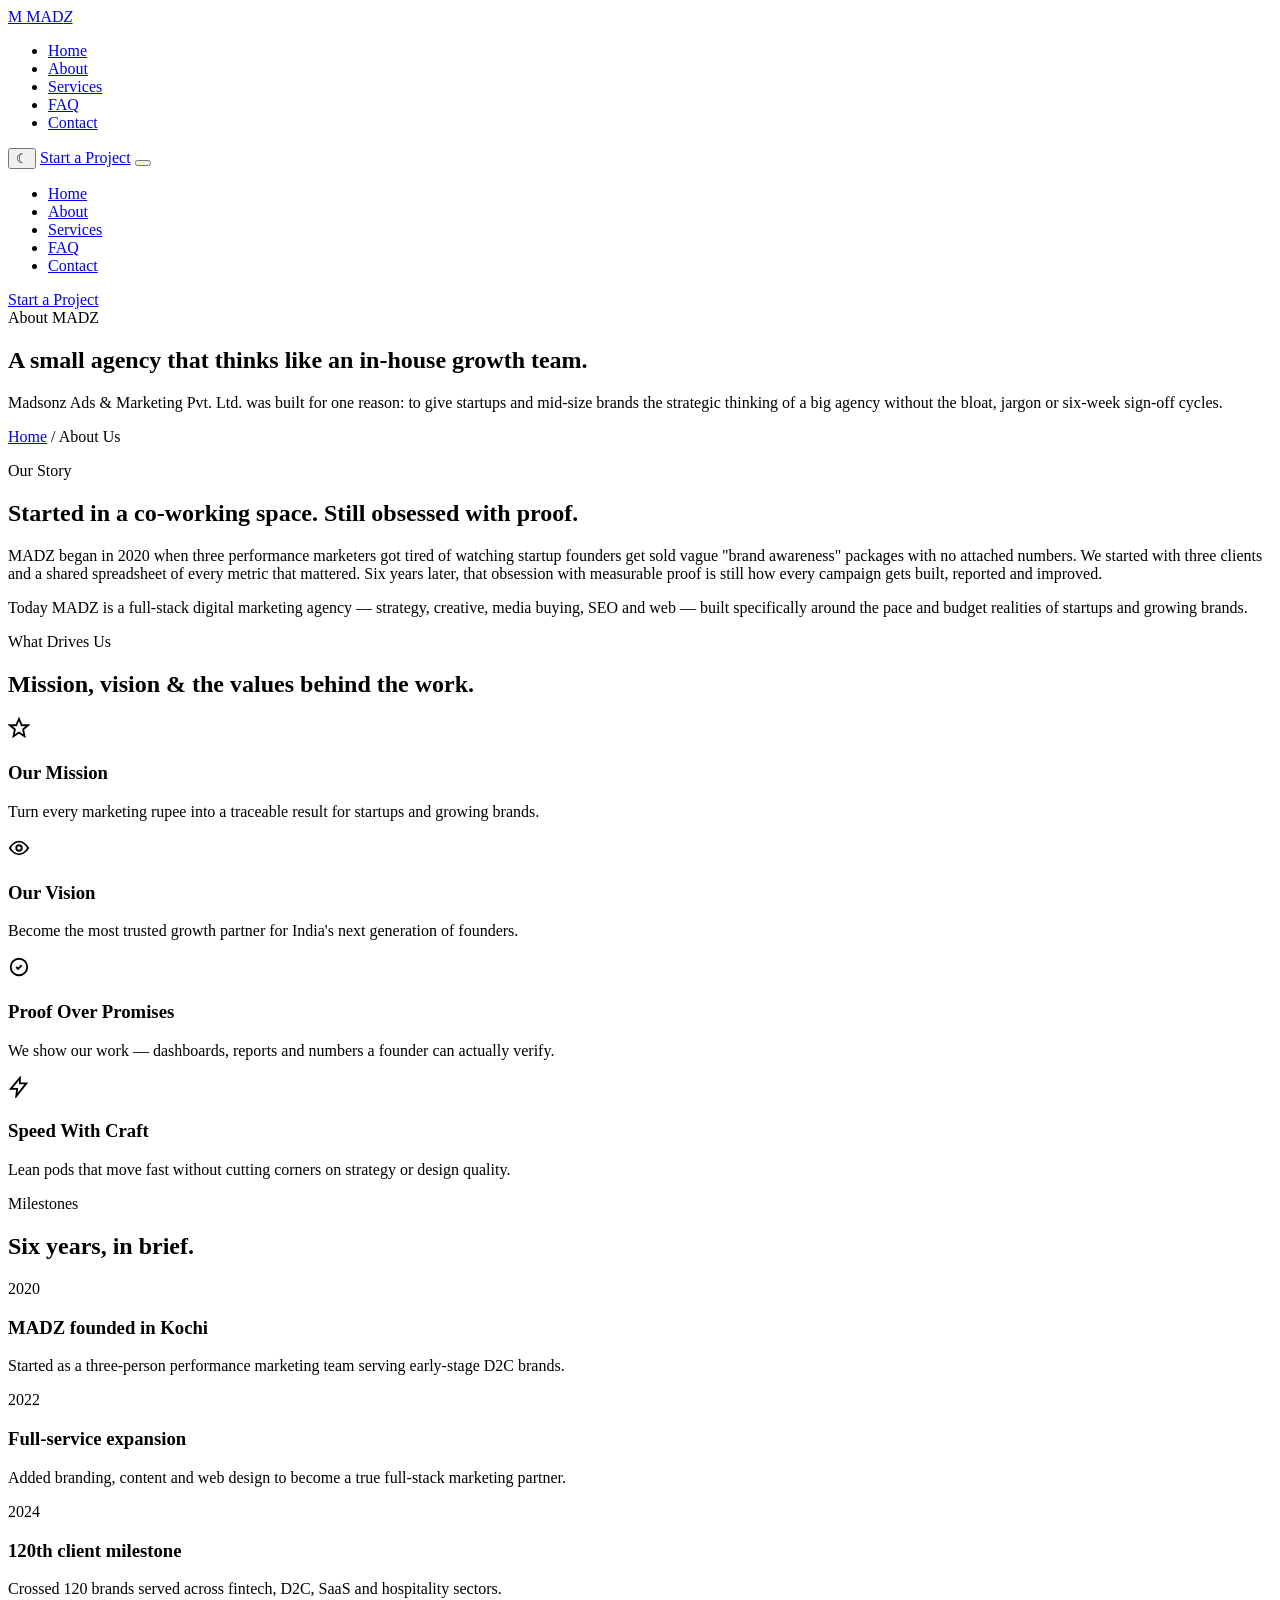
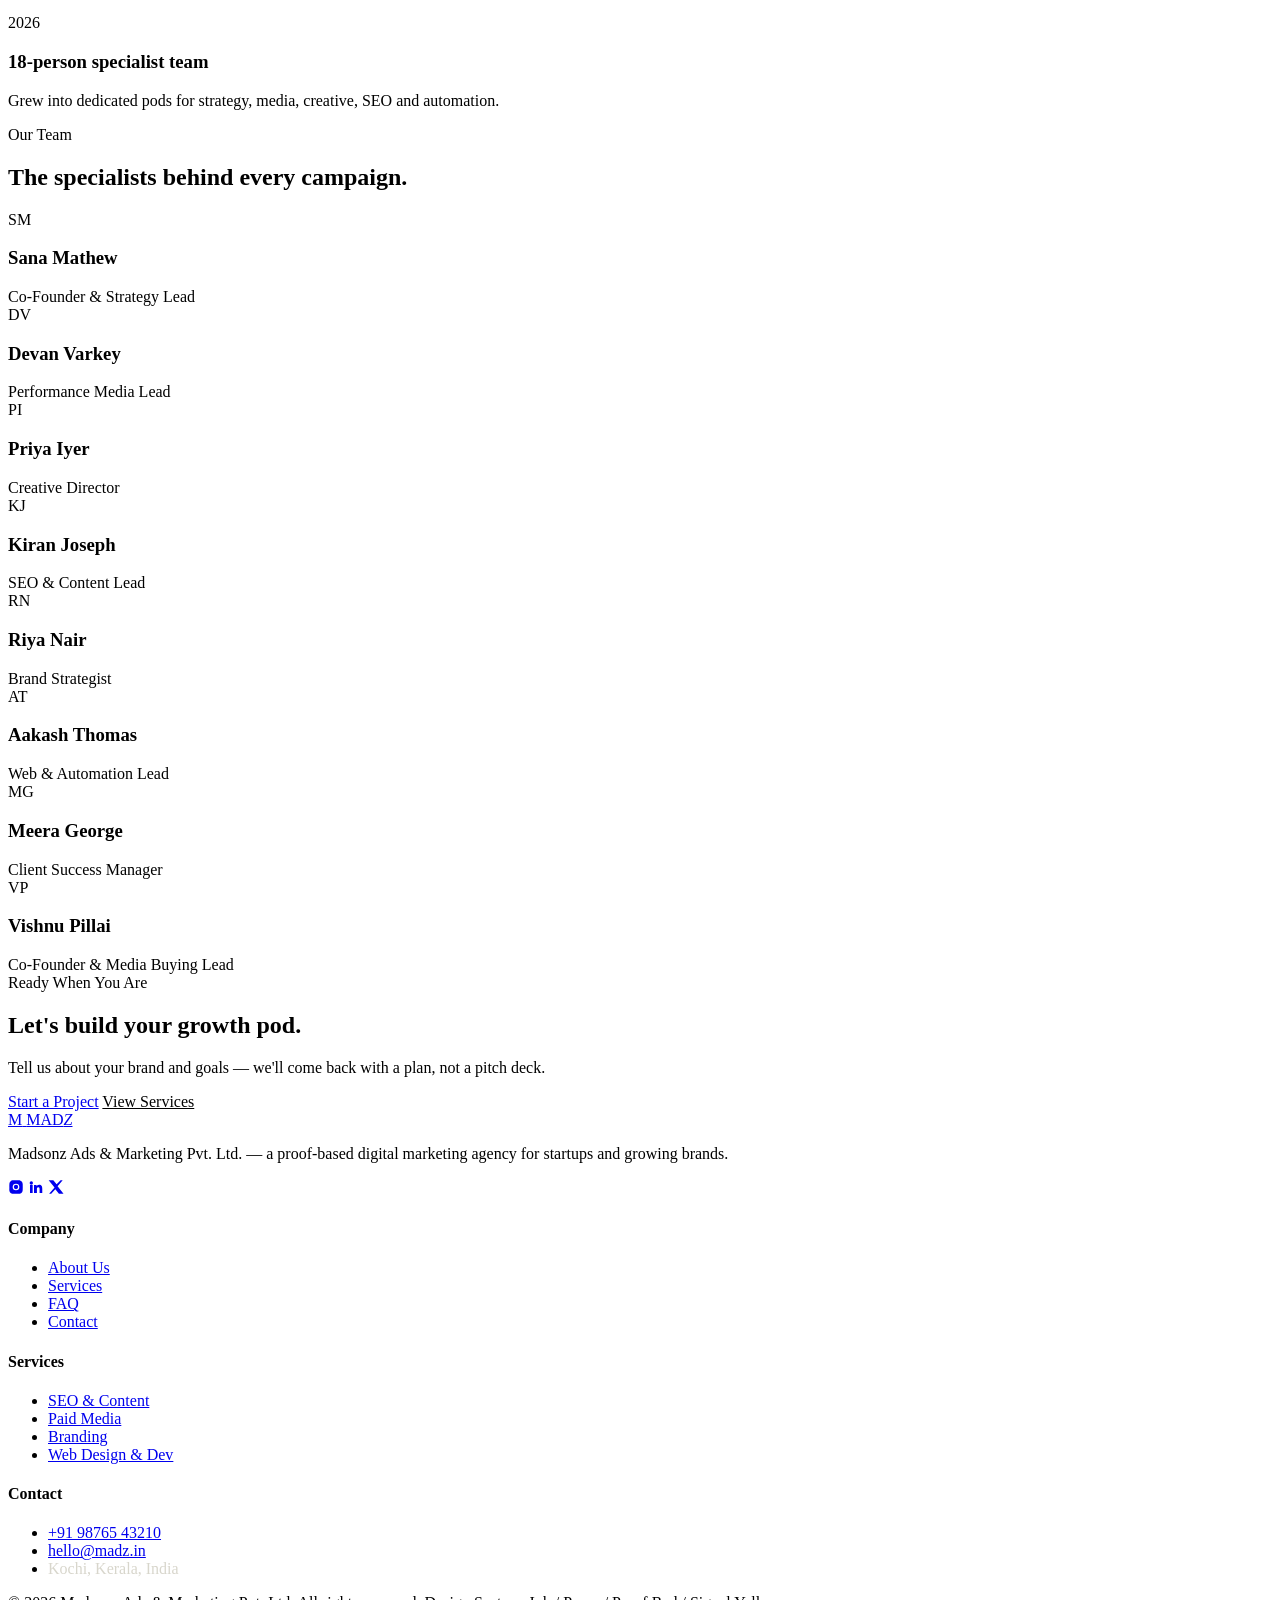
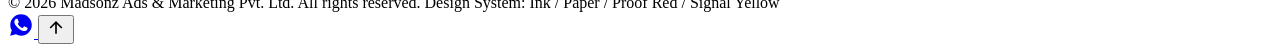
==== about.html @ 85357f44 "INTERNAL COMMIT CHANGES" ====
<!DOCTYPE html>
<html lang="en">
<head>
<meta charset="UTF-8">
<meta name="viewport" content="width=device-width, initial-scale=1.0">

<!-- ============================================================
     SEO — ABOUT PAGE
     Focus Keyword: about MADZ digital marketing agency
     Secondary Keywords: marketing agency team, agency mission, marketing agency Kochi
     ============================================================ -->
<title>About MADZ | Our Story, Mission & Team | Madsonz Ads & Marketing</title>
<meta name="description" content="Meet MADZ — Madsonz Ads & Marketing Pvt. Ltd. Learn our story, mission, values and the specialist team behind proof-based marketing for startups and growing brands.">
<meta name="keywords" content="about MADZ, digital marketing agency team, marketing agency mission, Madsonz Ads and Marketing story">
<meta name="author" content="Madsonz Ads & Marketing Pvt. Ltd.">
<link rel="canonical" href="https://www.madz.in/about.html">
<meta name="robots" content="index, follow">

<meta property="og:type" content="website">
<meta property="og:title" content="About MADZ | Our Story, Mission & Team">
<meta property="og:description" content="The story, mission, values and team behind MADZ — a proof-based digital marketing agency for startups and growing brands.">
<meta property="og:url" content="https://www.madz.in/about.html">
<meta property="og:site_name" content="MADZ">
<meta name="twitter:card" content="summary_large_image">

<link rel="icon" type="image/svg+xml" href="data:image/svg+xml,%3Csvg xmlns='http://www.w3.org/2000/svg' viewBox='0 0 100 100'%3E%3Crect width='100' height='100' rx='20' fill='%230E0E10'/%3E%3Ctext x='50' y='68' font-size='58' text-anchor='middle' fill='%23F5B942' font-family='Georgia' font-weight='900'%3EM%3C/text%3E%3C/svg%3E">

<link rel="preconnect" href="https://fonts.googleapis.com">
<link rel="preconnect" href="https://fonts.gstatic.com" crossorigin>
<link href="https://fonts.googleapis.com/css2?family=Big+Shoulders+Display:wght@900&family=IBM+Plex+Mono:wght@400;500;700&family=IBM+Plex+Sans:wght@400;500;600;700&display=swap" rel="stylesheet">
<link rel="stylesheet" href="css/style.css">
</head>
<body>

<header class="site-header">
  <nav class="nav" aria-label="Primary">
    <a href="index.html" class="brand" aria-label="MADZ home">
      <span class="mark" aria-hidden="true">M</span>
      <span class="full">MAD<em>Z</em></span>
    </a>
    <ul class="nav-links">
      <li><a href="index.html">Home</a></li>
      <li><a href="about.html" aria-current="page">About</a></li>
      <li><a href="services.html">Services</a></li>
      <li><a href="faq.html">FAQ</a></li>
      <li><a href="contact.html">Contact</a></li>
    </ul>
    <div class="nav-actions">
      <button class="theme-toggle" data-theme-toggle aria-pressed="false" aria-label="Toggle dark mode">
        <span class="dot" aria-hidden="true">☾</span>
      </button>
      <a href="contact.html" class="btn btn-dark">Start a Project</a>
      <button class="nav-toggle" data-nav-toggle aria-label="Open menu" aria-expanded="false"><span></span></button>
    </div>
  </nav>
  <div class="mobile-panel" data-mobile-panel>
    <ul class="nav-links">
      <li><a href="index.html">Home</a></li>
      <li><a href="about.html">About</a></li>
      <li><a href="services.html">Services</a></li>
      <li><a href="faq.html">FAQ</a></li>
      <li><a href="contact.html">Contact</a></li>
    </ul>
    <a href="contact.html" class="btn btn-primary btn-block">Start a Project</a>
  </div>
</header>

<main id="main">

  <!-- PAGE HERO -->
  <section class="page-hero container">
    <span class="eyebrow">About MADZ</span>
    <h1 class="reveal">A small agency that thinks like an in-house growth team.</h1>
    <p class="section-lede reveal">Madsonz Ads &amp; Marketing Pvt. Ltd. was built for one reason: to give startups and mid-size brands the strategic thinking of a big agency without the bloat, jargon or six-week sign-off cycles.</p>
    <p class="breadcrumb"><a href="index.html">Home</a> / About Us</p>
  </section>

  <!-- STORY -->
  <section class="section container">
    <div class="about-grid">
      <div class="reveal">
        <span class="eyebrow">Our Story</span>
        <h2>Started in a co-working space. Still obsessed with proof.</h2>
      </div>
      <div class="reveal">
        <p class="section-lede" style="max-width:none;">MADZ began in 2020 when three performance marketers got tired of watching startup founders get sold vague "brand awareness" packages with no attached numbers. We started with three clients and a shared spreadsheet of every metric that mattered. Six years later, that obsession with measurable proof is still how every campaign gets built, reported and improved.</p>
        <p class="section-lede" style="max-width:none;margin-top:16px;">Today MADZ is a full-stack digital marketing agency &mdash; strategy, creative, media buying, SEO and web &mdash; built specifically around the pace and budget realities of startups and growing brands.</p>
      </div>
    </div>
  </section>

  <!-- MISSION / VISION / VALUES -->
  <section class="section section-alt">
    <div class="container">
      <div class="section-head center reveal">
        <span class="eyebrow">What Drives Us</span>
        <h2>Mission, vision &amp; the values behind the work.</h2>
      </div>
      <div class="value-grid reveal">
        <div class="feature-card">
          <div class="icon-box" aria-hidden="true"><svg width="22" height="22" viewBox="0 0 24 24" fill="none" stroke="currentColor" stroke-width="2"><path d="M12 2l3 7h7l-5.5 4.5L18 21l-6-4-6 4 1.5-7.5L2 9h7z"/></svg></div>
          <h3>Our Mission</h3>
          <p>Turn every marketing rupee into a traceable result for startups and growing brands.</p>
        </div>
        <div class="feature-card">
          <div class="icon-box" aria-hidden="true"><svg width="22" height="22" viewBox="0 0 24 24" fill="none" stroke="currentColor" stroke-width="2"><circle cx="12" cy="12" r="3"/><path d="M2 12s4-7 10-7 10 7 10 7-4 7-10 7-10-7-10-7z"/></svg></div>
          <h3>Our Vision</h3>
          <p>Become the most trusted growth partner for India's next generation of founders.</p>
        </div>
        <div class="feature-card">
          <div class="icon-box" aria-hidden="true"><svg width="22" height="22" viewBox="0 0 24 24" fill="none" stroke="currentColor" stroke-width="2"><path d="M9 12l2 2 4-4"/><circle cx="12" cy="12" r="9"/></svg></div>
          <h3>Proof Over Promises</h3>
          <p>We show our work — dashboards, reports and numbers a founder can actually verify.</p>
        </div>
        <div class="feature-card">
          <div class="icon-box" aria-hidden="true"><svg width="22" height="22" viewBox="0 0 24 24" fill="none" stroke="currentColor" stroke-width="2"><path d="M13 2 3 14h7l-1 8 11-14h-7z"/></svg></div>
          <h3>Speed With Craft</h3>
          <p>Lean pods that move fast without cutting corners on strategy or design quality.</p>
        </div>
      </div>
    </div>
  </section>

  <!-- MILESTONES -->
  <section class="section container">
    <div class="section-head reveal">
      <span class="eyebrow">Milestones</span>
      <h2>Six years, in brief.</h2>
    </div>
    <div class="milestones reveal">
      <div class="milestone">
        <span class="year mono">2020</span>
        <h3>MADZ founded in Kochi</h3>
        <p>Started as a three-person performance marketing team serving early-stage D2C brands.</p>
      </div>
      <div class="milestone">
        <span class="year mono">2022</span>
        <h3>Full-service expansion</h3>
        <p>Added branding, content and web design to become a true full-stack marketing partner.</p>
      </div>
      <div class="milestone">
        <span class="year mono">2024</span>
        <h3>120th client milestone</h3>
        <p>Crossed 120 brands served across fintech, D2C, SaaS and hospitality sectors.</p>
      </div>
      <div class="milestone">
        <span class="year mono">2026</span>
        <h3>18-person specialist team</h3>
        <p>Grew into dedicated pods for strategy, media, creative, SEO and automation.</p>
      </div>
    </div>
  </section>

  <!-- TEAM (full) -->
  <section class="section section-alt" id="team">
    <div class="container">
      <div class="section-head center reveal">
        <span class="eyebrow">Our Team</span>
        <h2>The specialists behind every campaign.</h2>
      </div>
      <div class="team-grid reveal">
        <div class="team-card">
          <div class="team-photo"><span aria-hidden="true">SM</span></div>
          <h3>Sana Mathew</h3>
          <div class="role">Co-Founder &amp; Strategy Lead</div>
        </div>
        <div class="team-card">
          <div class="team-photo"><span aria-hidden="true">DV</span></div>
          <h3>Devan Varkey</h3>
          <div class="role">Performance Media Lead</div>
        </div>
        <div class="team-card">
          <div class="team-photo"><span aria-hidden="true">PI</span></div>
          <h3>Priya Iyer</h3>
          <div class="role">Creative Director</div>
        </div>
        <div class="team-card">
          <div class="team-photo"><span aria-hidden="true">KJ</span></div>
          <h3>Kiran Joseph</h3>
          <div class="role">SEO &amp; Content Lead</div>
        </div>
        <div class="team-card">
          <div class="team-photo"><span aria-hidden="true">RN</span></div>
          <h3>Riya Nair</h3>
          <div class="role">Brand Strategist</div>
        </div>
        <div class="team-card">
          <div class="team-photo"><span aria-hidden="true">AT</span></div>
          <h3>Aakash Thomas</h3>
          <div class="role">Web &amp; Automation Lead</div>
        </div>
        <div class="team-card">
          <div class="team-photo"><span aria-hidden="true">MG</span></div>
          <h3>Meera George</h3>
          <div class="role">Client Success Manager</div>
        </div>
        <div class="team-card">
          <div class="team-photo"><span aria-hidden="true">VP</span></div>
          <h3>Vishnu Pillai</h3>
          <div class="role">Co-Founder &amp; Media Buying Lead</div>
        </div>
      </div>
    </div>
  </section>

  <!-- CTA -->
  <section class="section container">
    <div class="cta-banner reveal">
      <div class="grain" aria-hidden="true"></div>
      <span class="eyebrow" style="color:var(--signal-yellow);">Ready When You Are</span>
      <h2>Let's build your growth pod.</h2>
      <p>Tell us about your brand and goals — we'll come back with a plan, not a pitch deck.</p>
      <div class="hero-cta">
        <a href="contact.html" class="btn btn-primary">Start a Project</a>
        <a href="services.html" class="btn btn-ghost" style="border:2px solid var(--paper);color:var(--paper);">View Services</a>
      </div>
    </div>
  </section>

</main>

<footer class="site-footer">
  <div class="container">
    <div class="footer-grid">
      <div>
        <a href="index.html" class="brand" aria-label="MADZ home">
          <span class="mark" aria-hidden="true">M</span>
          <span class="full">MAD<em>Z</em></span>
        </a>
        <p class="footer-desc">Madsonz Ads &amp; Marketing Pvt. Ltd. — a proof-based digital marketing agency for startups and growing brands.</p>
        <div class="social-row">
          <a href="https://www.instagram.com/madz.agency" aria-label="MADZ on Instagram" target="_blank" rel="noopener"><svg width="16" height="16" viewBox="0 0 24 24" fill="currentColor"><path d="M12 2c2.7 0 3 .01 4.1.06 1.1.05 1.8.22 2.5.47.7.27 1.2.6 1.8 1.2.6.6.9 1.1 1.2 1.8.25.7.42 1.4.47 2.5.05 1.1.06 1.4.06 4.1s-.01 3-.06 4.1c-.05 1.1-.22 1.8-.47 2.5-.27.7-.6 1.2-1.2 1.8-.6.6-1.1.9-1.8 1.2-.7.25-1.4.42-2.5.47-1.1.05-1.4.06-4.1.06s-3-.01-4.1-.06c-1.1-.05-1.8-.22-2.5-.47-.7-.27-1.2-.6-1.8-1.2-.6-.6-.9-1.1-1.2-1.8-.25-.7-.42-1.4-.47-2.5C2.01 15 2 14.7 2 12s.01-3 .06-4.1c.05-1.1.22-1.8.47-2.5.27-.7.6-1.2 1.2-1.8.6-.6 1.1-.9 1.8-1.2.7-.25 1.4-.42 2.5-.47C9 2.01 9.3 2 12 2zm0 5a5 5 0 100 10 5 5 0 000-10zm0 8.2a3.2 3.2 0 110-6.4 3.2 3.2 0 010 6.4zm5.2-8.4a1.2 1.2 0 11-2.4 0 1.2 1.2 0 012.4 0z"/></svg></a>
          <a href="https://www.linkedin.com/company/madz-agency" aria-label="MADZ on LinkedIn" target="_blank" rel="noopener"><svg width="16" height="16" viewBox="0 0 24 24" fill="currentColor"><path d="M4.98 3.5a2.5 2.5 0 11-.02 5 2.5 2.5 0 01.02-5zM3 9h4v12H3zM9 9h3.8v1.7h.05c.53-1 1.83-2.1 3.77-2.1 4.03 0 4.78 2.65 4.78 6.1V21h-4v-5.6c0-1.34-.02-3.06-1.87-3.06-1.87 0-2.16 1.46-2.16 2.96V21H9z"/></svg></a>
          <a href="https://twitter.com/madz_agency" aria-label="MADZ on X (Twitter)" target="_blank" rel="noopener"><svg width="16" height="16" viewBox="0 0 24 24" fill="currentColor"><path d="M18.9 2H22l-7.6 8.7L23.3 22h-6.9l-5.4-6.6L4.8 22H1.7l8.1-9.3L1 2h7l4.9 6z"/></svg></a>
        </div>
      </div>
      <div class="footer-col">
        <h4>Company</h4>
        <ul>
          <li><a href="about.html">About Us</a></li>
          <li><a href="services.html">Services</a></li>
          <li><a href="faq.html">FAQ</a></li>
          <li><a href="contact.html">Contact</a></li>
        </ul>
      </div>
      <div class="footer-col">
        <h4>Services</h4>
        <ul>
          <li><a href="services.html#seo">SEO &amp; Content</a></li>
          <li><a href="services.html#ads">Paid Media</a></li>
          <li><a href="services.html#branding">Branding</a></li>
          <li><a href="services.html#web">Web Design &amp; Dev</a></li>
        </ul>
      </div>
      <div class="footer-col">
        <h4>Contact</h4>
        <ul>
          <li><a href="tel:+919876543210">+91 98765 43210</a></li>
          <li><a href="mailto:hello@madz.in">hello@madz.in</a></li>
          <li><span style="color:#D8D6CC;">Kochi, Kerala, India</span></li>
        </ul>
      </div>
    </div>
    <div class="footer-bottom">
      <span>&copy; <span data-year>2026</span> Madsonz Ads &amp; Marketing Pvt. Ltd. All rights reserved.</span>
      <span>Design System: Ink / Paper / Proof Red / Signal Yellow</span>
    </div>
  </div>
</footer>

<div class="float-stack">
  <a class="fab fab-whatsapp" href="https://wa.me/919876543210?text=Hi%20MADZ%2C%20I%27d%20like%20to%20talk%20about%20a%20project." target="_blank" rel="noopener" aria-label="Chat with MADZ on WhatsApp">
    <svg width="26" height="26" viewBox="0 0 24 24" fill="currentColor"><path d="M12.04 2C6.58 2 2.13 6.45 2.13 11.91c0 1.75.46 3.45 1.32 4.95L2 22l5.28-1.39a9.9 9.9 0 004.76 1.21h.01c5.46 0 9.9-4.45 9.9-9.91C21.96 6.45 17.5 2 12.04 2zm5.83 14.16c-.25.7-1.46 1.34-2.02 1.42-.52.08-1.17.11-1.89-.12-.44-.14-1-.32-1.72-.62-3.03-1.31-5-4.36-5.15-4.56-.15-.2-1.23-1.64-1.23-3.13 0-1.49.78-2.22 1.06-2.52.28-.3.6-.37.8-.37.2 0 .4 0 .58.01.19.01.44-.07.68.52.25.6.85 2.09.93 2.24.08.15.13.33.02.53-.1.2-.15.33-.3.5-.15.18-.31.4-.44.53-.15.15-.3.31-.13.6.17.3.76 1.26 1.64 2.04 1.13 1 2.08 1.32 2.38 1.47.3.15.47.13.65-.07.18-.2.75-.87.95-1.17.2-.3.4-.25.68-.15.28.1 1.77.84 2.07.99.3.15.5.22.57.35.08.13.08.72-.17 1.4z"/></svg>
  </a>
  <button class="fab fab-top" data-back-top aria-label="Back to top">
    <svg width="20" height="20" viewBox="0 0 24 24" fill="none" stroke="currentColor" stroke-width="2"><path d="M12 19V5M5 12l7-7 7 7"/></svg>
  </button>
</div>

<script src="js/main.js"></script>
</body>
</html>
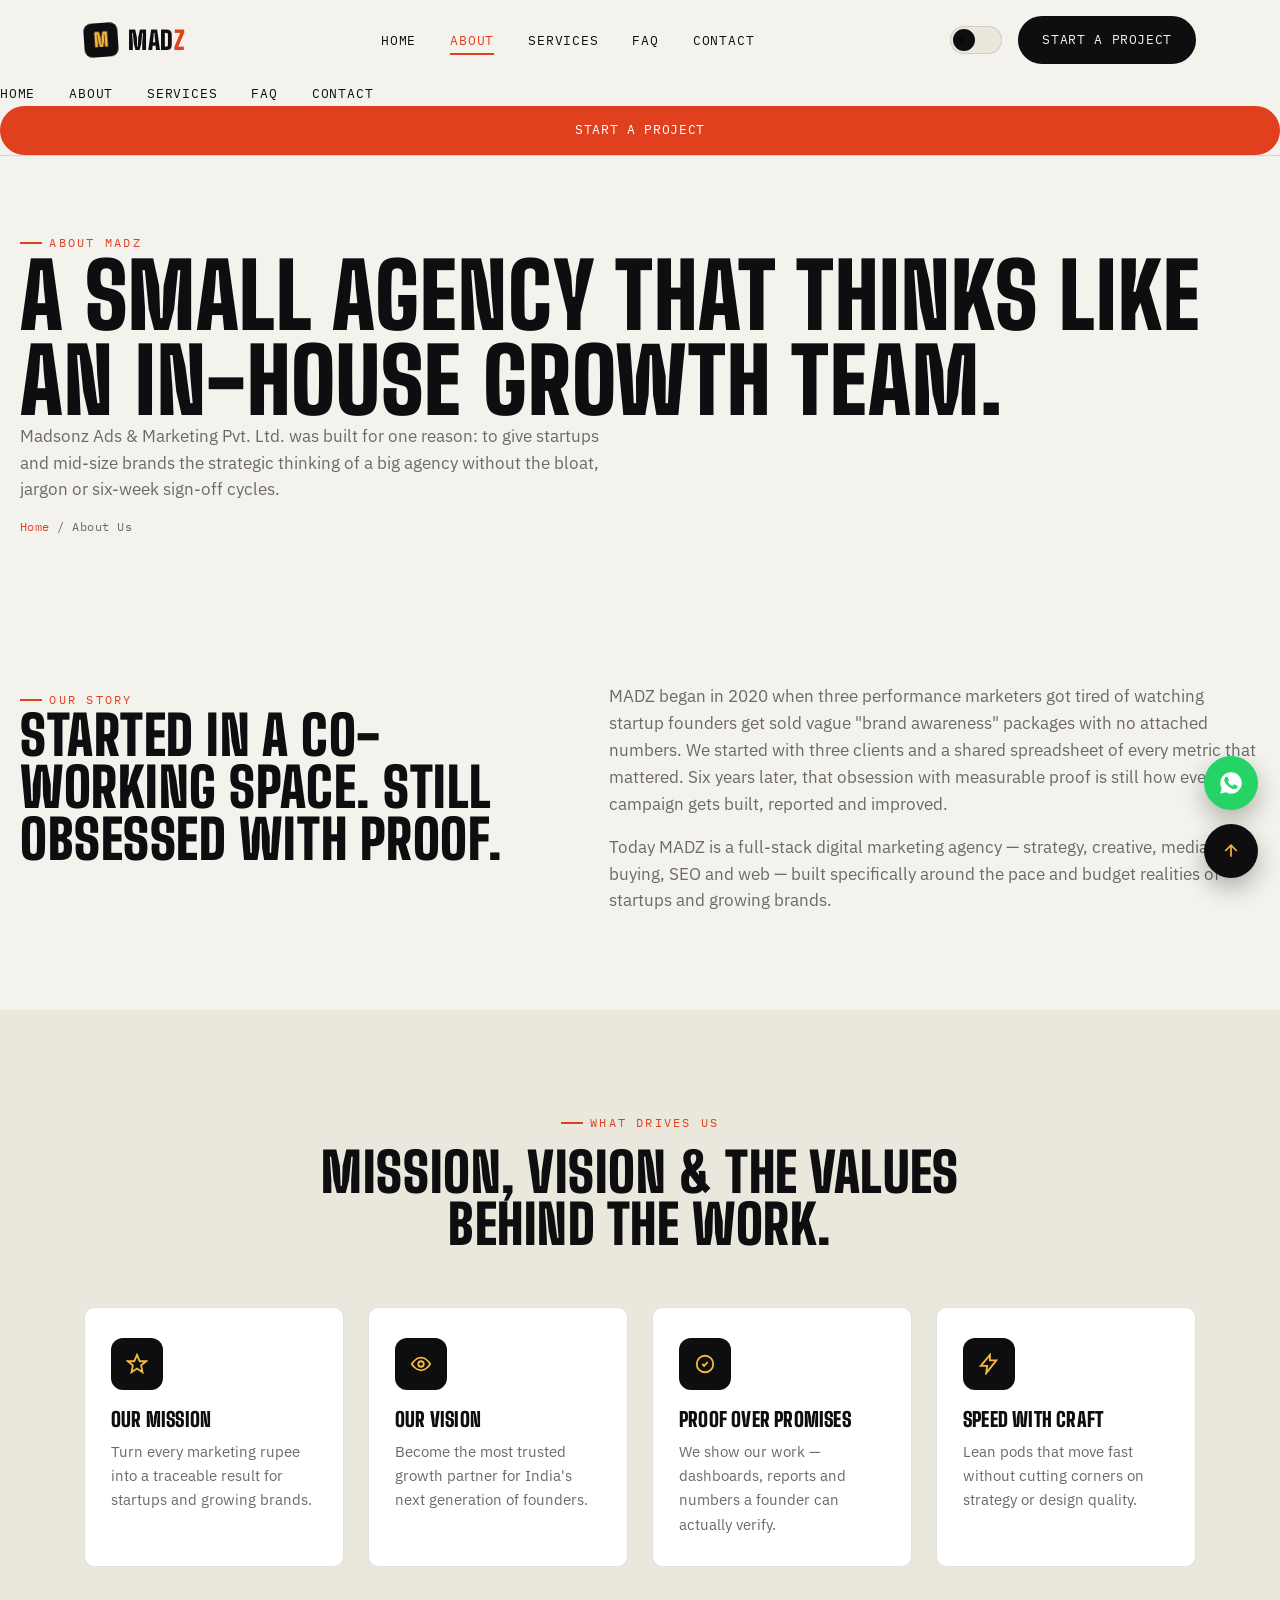
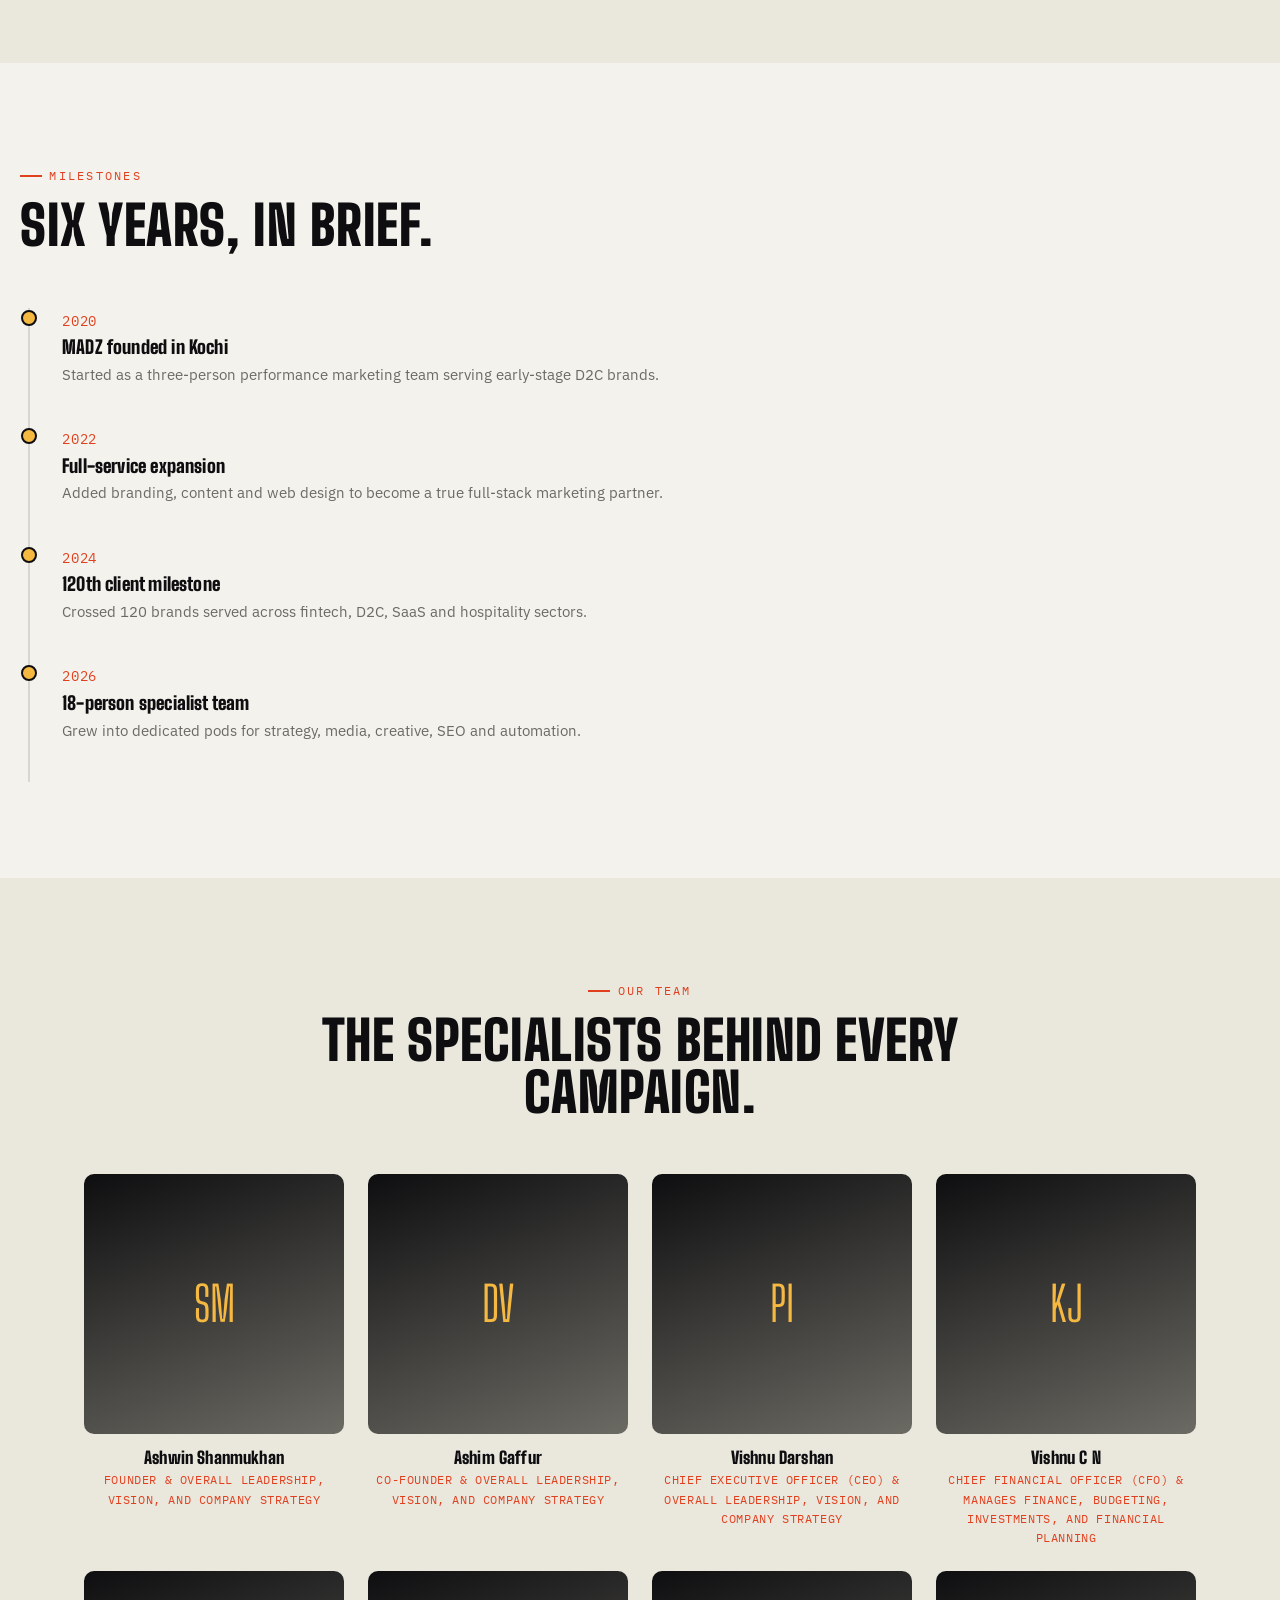
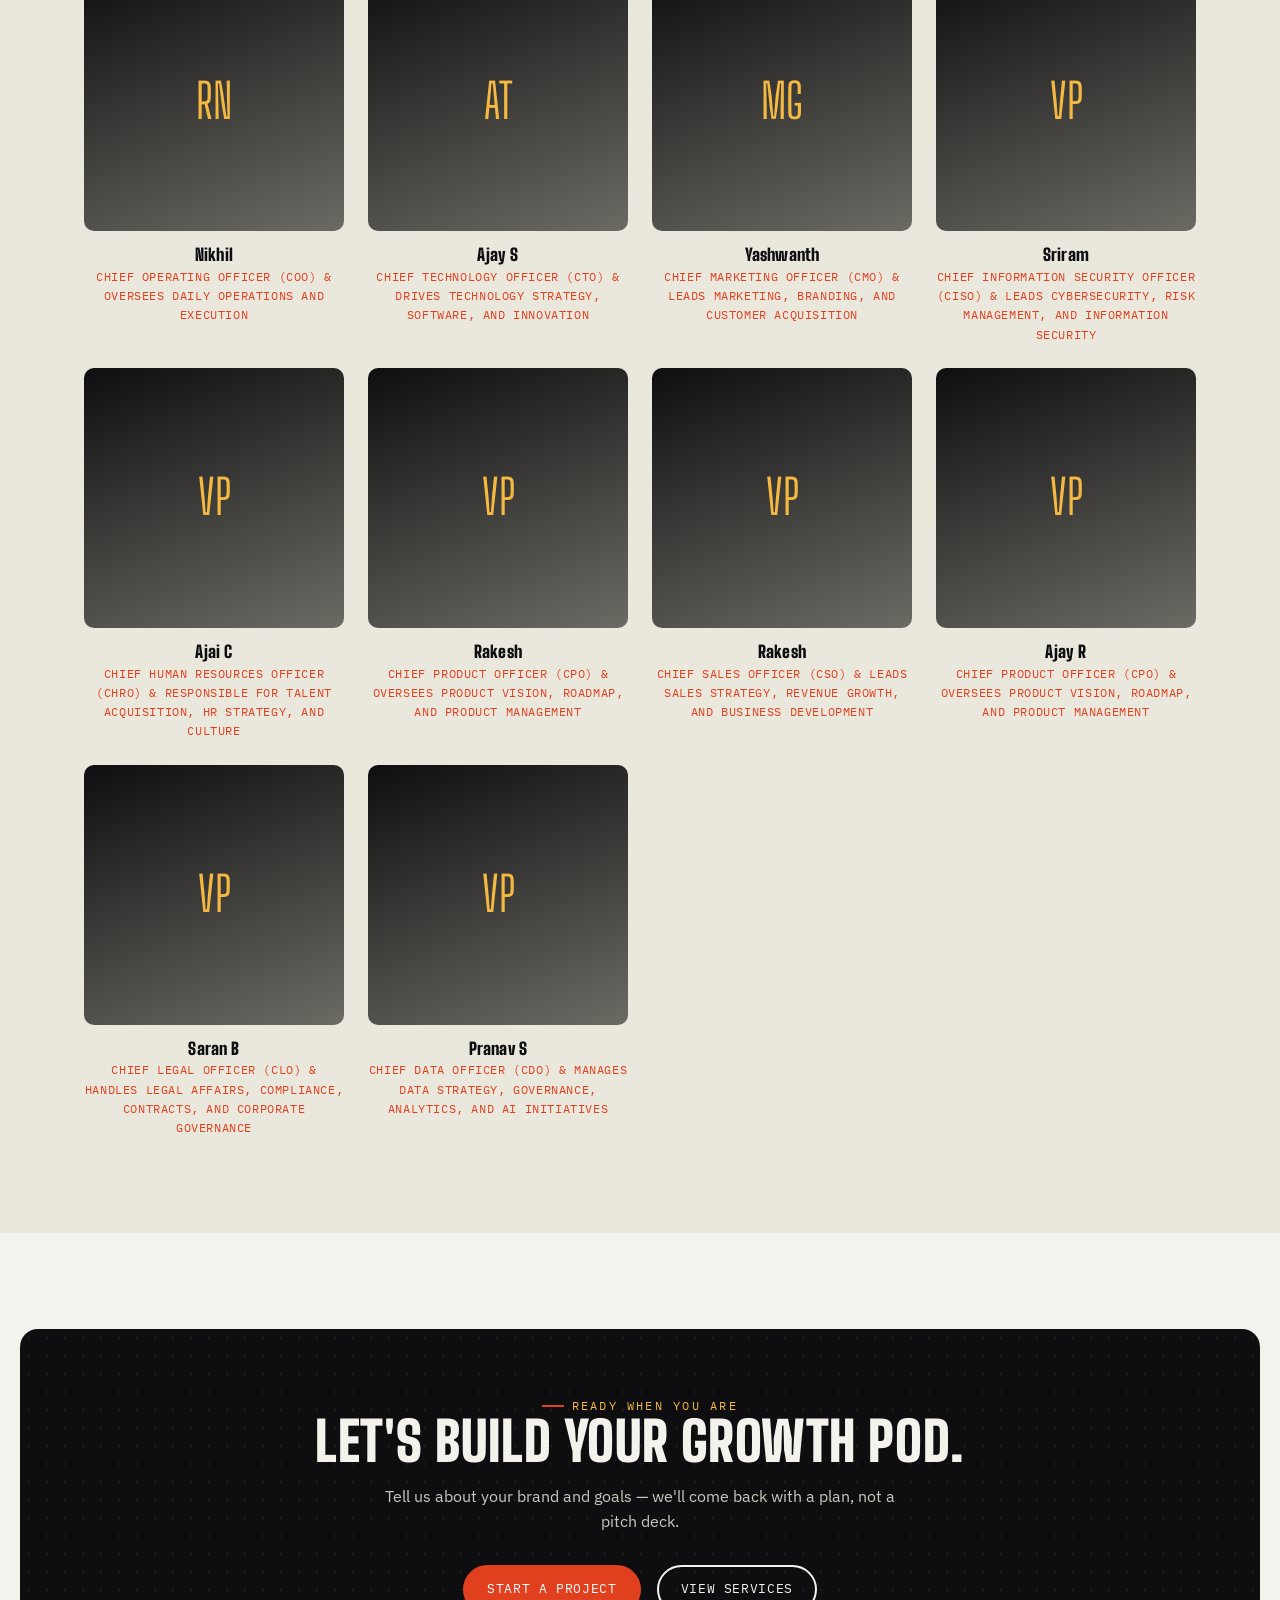
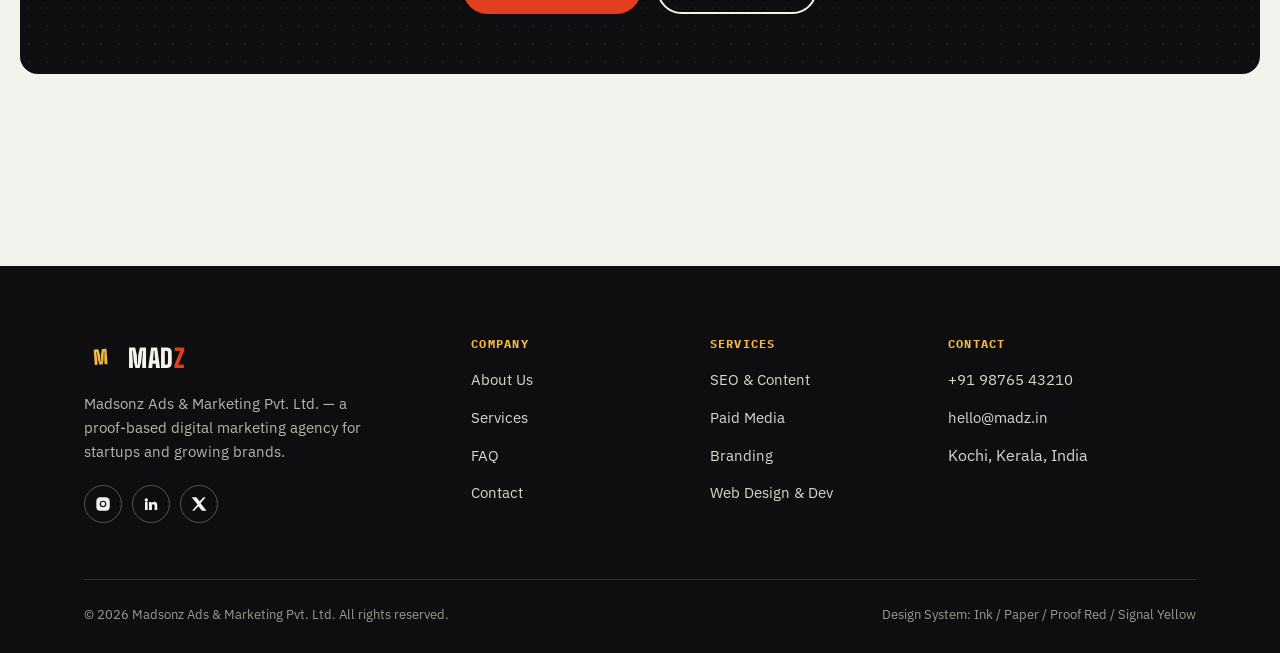
==== commit 0ba1e635: "Update about.html" ====
--- a/about.html
+++ b/about.html
@@ -161,43 +161,73 @@
       <div class="team-grid reveal">
         <div class="team-card">
           <div class="team-photo"><span aria-hidden="true">SM</span></div>
-          <h3>Sana Mathew</h3>
-          <div class="role">Co-Founder &amp; Strategy Lead</div>
+          <h3>Ashwin Shanmukhan</h3>
+          <div class="role">Founder &amp; Overall leadership, vision, and company strategy</div>
         </div>
         <div class="team-card">
           <div class="team-photo"><span aria-hidden="true">DV</span></div>
-          <h3>Devan Varkey</h3>
-          <div class="role">Performance Media Lead</div>
+          <h3>Ashim Gaffur</h3>
+          <div class="role">Co-Founder &amp; Overall leadership, vision, and company strategy</div>
         </div>
         <div class="team-card">
           <div class="team-photo"><span aria-hidden="true">PI</span></div>
-          <h3>Priya Iyer</h3>
-          <div class="role">Creative Director</div>
+          <h3>Vishnu Darshan</h3>
+          <div class="role">Chief Executive Officer (CEO) &amp; Overall leadership, vision, and company strategy</div>
         </div>
         <div class="team-card">
           <div class="team-photo"><span aria-hidden="true">KJ</span></div>
-          <h3>Kiran Joseph</h3>
-          <div class="role">SEO &amp; Content Lead</div>
+          <h3>Vishnu C N</h3>
+          <div class="role">Chief Financial Officer (CFO) &amp; Manages finance, budgeting, investments, and financial planning</div>
         </div>
         <div class="team-card">
           <div class="team-photo"><span aria-hidden="true">RN</span></div>
-          <h3>Riya Nair</h3>
-          <div class="role">Brand Strategist</div>
+          <h3>Nikhil</h3>
+          <div class="role">Chief Operating Officer (COO) &amp; Oversees daily operations and execution</div>
         </div>
         <div class="team-card">
           <div class="team-photo"><span aria-hidden="true">AT</span></div>
-          <h3>Aakash Thomas</h3>
-          <div class="role">Web &amp; Automation Lead</div>
+          <h3>Ajay S</h3>
+          <div class="role">Chief Technology Officer (CTO) &amp; Drives technology strategy, software, and innovation</div>
         </div>
         <div class="team-card">
           <div class="team-photo"><span aria-hidden="true">MG</span></div>
-          <h3>Meera George</h3>
-          <div class="role">Client Success Manager</div>
-        </div>
-        <div class="team-card">
-          <div class="team-photo"><span aria-hidden="true">VP</span></div>
-          <h3>Vishnu Pillai</h3>
-          <div class="role">Co-Founder &amp; Media Buying Lead</div>
+          <h3>Yashwanth</h3>
+          <div class="role">Chief Marketing Officer (CMO) &amp; Leads marketing, branding, and customer acquisition</div>
+        </div>
+        <div class="team-card">
+          <div class="team-photo"><span aria-hidden="true">VP</span></div>
+          <h3>Sriram</h3>
+          <div class="role">Chief Information Security Officer (CISO) &amp; Leads cybersecurity, risk management, and information security</div>
+        </div>     
+        <div class="team-card">
+          <div class="team-photo"><span aria-hidden="true">VP</span></div>
+          <h3>Ajai C</h3>
+          <div class="role">Chief Human Resources Officer (CHRO) &amp; Responsible for talent acquisition, HR strategy, and culture</div>   
+        </div>     
+        <div class="team-card">
+          <div class="team-photo"><span aria-hidden="true">VP</span></div>
+          <h3>Rakesh</h3>
+          <div class="role">Chief Product Officer (CPO) &amp; Oversees product vision, roadmap, and product management</div> 
+        </div>     
+        <div class="team-card">
+          <div class="team-photo"><span aria-hidden="true">VP</span></div>
+          <h3>Rakesh</h3>
+          <div class="role">Chief Sales Officer (CSO) &amp; Leads sales strategy, revenue growth, and business development</div> 
+        </div>     
+        <div class="team-card">
+          <div class="team-photo"><span aria-hidden="true">VP</span></div>
+          <h3>Ajay R</h3>
+          <div class="role">Chief Product Officer (CPO) &amp; Oversees product vision, roadmap, and product management</div>  
+        </div>     
+        <div class="team-card">
+          <div class="team-photo"><span aria-hidden="true">VP</span></div>
+          <h3>Saran B</h3>
+          <div class="role">Chief Legal Officer (CLO) &amp; Handles legal affairs, compliance, contracts, and corporate governance</div>
+        </div>     
+        <div class="team-card">
+          <div class="team-photo"><span aria-hidden="true">VP</span></div>
+          <h3>Pranav S</h3>
+          <div class="role">Chief Data Officer (CDO) &amp; Manages data strategy, governance, analytics, and AI initiatives</div>     
         </div>
       </div>
     </div>
--- a/css/style.css
+++ b/css/style.css
@@ -0,0 +1,563 @@
+/* ==========================================================================
+   MADZ — Madsonz Ads & Marketing Pvt. Ltd.
+   Stylesheet: css/style.css
+   Design system: Ink / Paper / Proof Red / Signal Yellow / Slate
+   Display: Big Shoulders Display (900) — Body: IBM Plex Sans — Utility: IBM Plex Mono
+   ========================================================================== */
+
+/* --------------------------------------------------------------------------
+   1. TOKENS
+   -------------------------------------------------------------------------- */
+:root{
+  /* Brand colors */
+  --ink:        #0E0E10;
+  --paper:      #F4F2EC;
+  --proof-red:  #E1401F;
+  --signal-yellow: #F5B942;
+  --slate:      #6B6A63;
+
+  /* Semantic (light mode default) */
+  --bg:         var(--paper);
+  --bg-alt:     #EAE7DD;
+  --surface:    #FFFFFF;
+  --text:       var(--ink);
+  --text-muted: var(--slate);
+  --border:     rgba(14,14,16,0.12);
+  --accent:     var(--proof-red);
+  --accent-2:   var(--signal-yellow);
+
+  /* Type */
+  --font-display: "Big Shoulders Display", sans-serif;
+  --font-body:    "IBM Plex Sans", sans-serif;
+  --font-mono:    "IBM Plex Mono", monospace;
+
+  /* Layout */
+  --max-w: 1240px;
+  --gutter: clamp(20px, 5vw, 64px);
+  --radius: 10px;
+  --radius-sm: 6px;
+
+  /* Motion */
+  --ease: cubic-bezier(.16,.84,.32,1);
+  --dur: .5s;
+}
+
+/* Dark mode */
+html[data-theme="dark"]{
+  --bg:         var(--ink);
+  --bg-alt:     #17171A;
+  --surface:    #1B1B1E;
+  --text:       var(--paper);
+  --text-muted: #A6A49B;
+  --border:     rgba(244,242,236,0.14);
+}
+
+@media (prefers-reduced-motion: reduce){
+  *{ animation-duration: .001ms !important; animation-iteration-count: 1 !important; transition-duration: .001ms !important; scroll-behavior: auto !important; }
+}
+
+/* --------------------------------------------------------------------------
+   2. RESET
+   -------------------------------------------------------------------------- */
+*, *::before, *::after{ box-sizing: border-box; }
+html{ scroll-behavior: smooth; }
+body{
+  margin:0;
+  background: var(--bg);
+  color: var(--text);
+  font-family: var(--font-body);
+  font-size: 16px;
+  line-height: 1.6;
+  -webkit-font-smoothing: antialiased;
+  transition: background .35s var(--ease), color .35s var(--ease);
+  overflow-x: hidden;
+}
+img{ max-width:100%; display:block; }
+a{ color: inherit; text-decoration: none; }
+ul{ margin:0; padding:0; list-style:none; }
+button{ font-family: inherit; cursor:pointer; }
+input, textarea, select{ font-family: inherit; }
+h1,h2,h3,h4,h5,h6{ margin:0; font-family: var(--font-display); font-weight:900; text-transform: uppercase; letter-spacing: .01em; line-height: .95; }
+p{ margin:0; }
+
+/* Visible keyboard focus (a11y) */
+a:focus-visible, button:focus-visible, input:focus-visible, textarea:focus-visible, select:focus-visible{
+  outline: 3px solid var(--accent-2);
+  outline-offset: 2px;
+}
+
+.container{ max-width: var(--max-w); margin:0 auto; padding: 0 var(--gutter); }
+.visually-hidden{ position:absolute; width:1px; height:1px; overflow:hidden; clip:rect(0 0 0 0); white-space:nowrap; }
+
+/* --------------------------------------------------------------------------
+   3. TYPE SCALE
+   -------------------------------------------------------------------------- */
+.eyebrow{
+  font-family: var(--font-mono);
+  font-size: .78rem;
+  letter-spacing: .18em;
+  text-transform: uppercase;
+  color: var(--accent);
+  display:inline-flex;
+  align-items:center;
+  gap:.6em;
+}
+.eyebrow::before{
+  content:"";
+  width: 22px; height: 2px;
+  background: var(--accent);
+  display:inline-block;
+}
+h1, .h1{ font-size: clamp(2.6rem, 7vw, 5.6rem); }
+h2, .h2{ font-size: clamp(2rem, 4.6vw, 3.4rem); }
+h3, .h3{ font-size: clamp(1.3rem, 2.6vw, 1.8rem); }
+.section-lede{ font-family: var(--font-body); font-weight:400; text-transform:none; color: var(--text-muted); font-size: 1.05rem; max-width: 60ch; }
+.mono{ font-family: var(--font-mono); }
+
+/* --------------------------------------------------------------------------
+   4. HEADER / NAV
+   -------------------------------------------------------------------------- */
+.site-header{
+  position: sticky; top:0; z-index: 500;
+  background: color-mix(in srgb, var(--bg) 88%, transparent);
+  backdrop-filter: blur(10px);
+  border-bottom: 1px solid var(--border);
+}
+.nav{
+  display:flex; align-items:center; justify-content:space-between;
+  padding: 16px var(--gutter);
+  max-width: var(--max-w); margin:0 auto;
+}
+.brand{
+  display:flex; align-items:center; gap:10px;
+  font-family: var(--font-display); font-weight:900; font-size:1.6rem; letter-spacing:.02em;
+}
+.brand .mark{
+  width:34px; height:34px; border-radius:8px;
+  background: var(--ink); color: var(--signal-yellow);
+  display:flex; align-items:center; justify-content:center;
+  font-family: var(--font-display); font-size:1.2rem;
+  transform: rotate(-4deg);
+}
+html[data-theme="dark"] .brand .mark{ background: var(--signal-yellow); color: var(--ink); }
+.brand .full{ color: var(--text); }
+.brand .full em{ font-style: normal; color: var(--accent); }
+
+.nav-links{ display:flex; align-items:center; gap: 34px; }
+.nav-links a{
+  font-family: var(--font-mono); font-size:.82rem; letter-spacing:.06em; text-transform:uppercase;
+  position:relative; padding: 6px 0; color: var(--text);
+}
+.nav-links a::after{
+  content:""; position:absolute; left:0; bottom:0; height:2px; width:0;
+  background: var(--accent); transition: width .3s var(--ease);
+}
+.nav-links a:hover::after, .nav-links a[aria-current="page"]::after{ width:100%; }
+.nav-links a[aria-current="page"]{ color: var(--accent); }
+
+.nav-actions{ display:flex; align-items:center; gap:16px; }
+
+.theme-toggle{
+  width:52px; height:28px; border-radius:20px; border:1px solid var(--border);
+  background: var(--bg-alt); position:relative; padding:0; flex-shrink:0;
+}
+.theme-toggle .dot{
+  position:absolute; top:2px; left:2px; width:22px; height:22px; border-radius:50%;
+  background: var(--ink); transition: transform .3s var(--ease), background .3s;
+  display:flex; align-items:center; justify-content:center; font-size:.7rem;
+}
+html[data-theme="dark"] .theme-toggle .dot{ transform: translateX(24px); background: var(--signal-yellow); }
+
+.btn{
+  font-family: var(--font-mono); font-size:.8rem; letter-spacing:.05em; text-transform:uppercase;
+  padding: 12px 22px; border-radius: 999px; border:2px solid var(--ink);
+  display:inline-flex; align-items:center; gap:8px; white-space:nowrap;
+  transition: transform .25s var(--ease), background .25s, color .25s, box-shadow .25s;
+}
+html[data-theme="dark"] .btn{ border-color: var(--paper); }
+.btn-primary{ background: var(--accent); border-color: var(--accent); color:#fff; }
+.btn-primary:hover{ transform: translateY(-3px); box-shadow: 0 10px 24px rgba(225,64,31,.35); }
+.btn-dark{ background: var(--ink); color: var(--paper); }
+html[data-theme="dark"] .btn-dark{ background: var(--paper); color: var(--ink); }
+.btn-dark:hover{ transform: translateY(-3px); }
+.btn-ghost{ background: transparent; color: var(--text); }
+.btn-ghost:hover{ background: var(--text); color: var(--bg); }
+.btn-block{ width:100%; justify-content:center; }
+
+.nav-toggle{
+  display:none; width:42px; height:42px; border-radius:8px; border:1px solid var(--border);
+  background:transparent; position:relative;
+}
+.nav-toggle span, .nav-toggle span::before, .nav-toggle span::after{
+  content:""; position:absolute; left:10px; width:22px; height:2px; background: var(--text);
+  transition: transform .25s var(--ease), opacity .25s;
+}
+.nav-toggle span{ top:20px; }
+.nav-toggle span::before{ top:-7px; }
+.nav-toggle span::after{ top:7px; }
+.nav-toggle.is-open span{ background: transparent; }
+.nav-toggle.is-open span::before{ transform: translateY(7px) rotate(45deg); }
+.nav-toggle.is-open span::after{ transform: translateY(-7px) rotate(-45deg); }
+
+/* --------------------------------------------------------------------------
+   5. HERO
+   -------------------------------------------------------------------------- */
+.hero{
+  position:relative; padding: 90px 0 60px; overflow:hidden;
+}
+.hero-grid{
+  display:grid; grid-template-columns: 1.15fr .85fr; gap: 48px; align-items:center;
+}
+.hero h1{ margin: 18px 0 22px; }
+.hero h1 .accent{ color: var(--accent); }
+.hero-cta{ display:flex; gap:16px; flex-wrap:wrap; margin-top: 30px; }
+
+.stamp{
+  --rot: -8deg;
+  font-family: var(--font-mono); font-size:.72rem; letter-spacing:.14em; text-transform:uppercase;
+  border: 2px solid var(--ink); border-radius: 50%;
+  width: 132px; height:132px; display:flex; align-items:center; justify-content:center; text-align:center;
+  transform: rotate(var(--rot)); color: var(--accent); position:relative;
+  background: repeating-radial-gradient(circle, transparent 0 2px, transparent 2px);
+}
+html[data-theme="dark"] .stamp{ border-color: var(--signal-yellow); }
+.stamp::before{
+  content:""; position:absolute; inset:6px; border: 1px dashed currentColor; border-radius:50%; opacity:.6;
+}
+.hero-visual{ position:relative; display:flex; align-items:center; justify-content:center; }
+.hero-panel{
+  width:100%; aspect-ratio: 4/5; border-radius: 18px;
+  background: linear-gradient(155deg, var(--ink) 0%, #29291f 55%, var(--accent) 130%);
+  position:relative; overflow:hidden;
+  box-shadow: 0 30px 60px -20px rgba(0,0,0,.4);
+}
+.hero-panel .grain{
+  position:absolute; inset:0;
+  background-image: radial-gradient(var(--signal-yellow) 1px, transparent 1.4px);
+  background-size: 16px 16px; opacity:.12;
+}
+.hero-panel .tag{
+  position:absolute; padding:10px 16px; border-radius:999px; background: var(--paper); color: var(--ink);
+  font-family: var(--font-mono); font-size:.72rem; letter-spacing:.08em; text-transform:uppercase;
+  box-shadow: 0 10px 20px rgba(0,0,0,.25);
+}
+.hero-panel .tag.t1{ top: 14%; left: 8%; }
+.hero-panel .tag.t2{ top: 46%; right: 6%; background: var(--signal-yellow); }
+.hero-panel .tag.t3{ bottom: 12%; left: 14%; background: var(--proof-red); color:#fff; }
+.hero-panel .stat{
+  position:absolute; bottom: 26px; right: 26px; text-align:right; color: var(--paper);
+}
+.hero-panel .stat b{ font-family: var(--font-display); font-size: 2.6rem; display:block; }
+.hero-panel .stat span{ font-family: var(--font-mono); font-size:.7rem; letter-spacing:.1em; text-transform:uppercase; opacity:.8; }
+
+/* Proof ticker (signature element) */
+.ticker{
+  border-top: 1px solid var(--border); border-bottom: 1px solid var(--border);
+  background: var(--ink); color: var(--paper);
+  overflow:hidden; white-space:nowrap; padding: 14px 0;
+}
+.ticker-track{ display:inline-flex; gap: 48px; animation: scrollTicker 28s linear infinite; }
+.ticker-track span{
+  font-family: var(--font-mono); font-size:.85rem; letter-spacing:.08em; text-transform:uppercase;
+  display:inline-flex; align-items:center; gap:12px;
+}
+.ticker-track span::before{ content:"◆"; color: var(--signal-yellow); font-size:.7em; }
+@keyframes scrollTicker{ from{ transform: translateX(0);} to{ transform: translateX(-50%);} }
+
+/* --------------------------------------------------------------------------
+   6. SECTIONS / GENERIC
+   -------------------------------------------------------------------------- */
+.section{ padding: 96px 0; }
+.section-alt{ background: var(--bg-alt); }
+.section-head{ max-width: 720px; margin-bottom: 56px; }
+.section-head.center{ margin-left:auto; margin-right:auto; text-align:center; }
+.section-head h2{ margin-top: 14px; }
+
+/* Reveal-on-scroll */
+.reveal{ opacity:0; transform: translateY(28px); transition: opacity .7s var(--ease), transform .7s var(--ease); }
+.reveal.is-visible{ opacity:1; transform: translateY(0); }
+
+/* --------------------------------------------------------------------------
+   7. ABOUT / STATS
+   -------------------------------------------------------------------------- */
+.about-grid{ display:grid; grid-template-columns: .9fr 1.1fr; gap: 56px; align-items:start; }
+.stat-grid{ display:grid; grid-template-columns: repeat(3, 1fr); gap: 24px; margin-top: 36px; }
+.stat-card{
+  border: 1px solid var(--border); border-radius: var(--radius); padding: 22px 20px;
+  background: var(--surface);
+}
+.stat-card b{ font-family: var(--font-display); font-size: 2.6rem; color: var(--accent); display:block; }
+.stat-card span{ font-family: var(--font-mono); font-size:.72rem; letter-spacing:.06em; text-transform:uppercase; color: var(--text-muted); }
+
+/* --------------------------------------------------------------------------
+   8. CARDS — Why choose us / Services
+   -------------------------------------------------------------------------- */
+.card-grid{ display:grid; grid-template-columns: repeat(4, 1fr); gap: 24px; }
+.card-grid.cols-3{ grid-template-columns: repeat(3, 1fr); }
+.card-grid.cols-2{ grid-template-columns: repeat(2, 1fr); }
+
+.feature-card, .service-card{
+  border: 1px solid var(--border); background: var(--surface); border-radius: var(--radius);
+  padding: 30px 26px; position:relative; overflow:hidden;
+  transition: transform .35s var(--ease), box-shadow .35s var(--ease), border-color .35s;
+}
+.feature-card:hover, .service-card:hover{
+  transform: translateY(-8px);
+  box-shadow: 0 24px 40px -20px rgba(14,14,16,.25);
+  border-color: var(--accent);
+}
+.icon-box{
+  width:52px; height:52px; border-radius: 12px; background: var(--ink); color: var(--signal-yellow);
+  display:flex; align-items:center; justify-content:center; margin-bottom: 20px;
+  transition: transform .35s var(--ease), background .35s;
+}
+.feature-card:hover .icon-box, .service-card:hover .icon-box{ transform: rotate(-6deg) scale(1.05); background: var(--accent); color:#fff; }
+.feature-card h3, .service-card h3{ margin-bottom: 10px; font-size: 1.25rem; }
+.feature-card p, .service-card p{ color: var(--text-muted); font-size:.95rem; }
+.service-card .num{
+  position:absolute; top:18px; right:22px; font-family: var(--font-mono); color: var(--border); font-size:1.4rem;
+}
+.service-card .learn{
+  display:inline-flex; align-items:center; gap:6px; margin-top:18px; font-family: var(--font-mono);
+  font-size:.78rem; letter-spacing:.06em; text-transform:uppercase; color: var(--accent);
+}
+.service-card .learn svg{ transition: transform .25s var(--ease); }
+.service-card:hover .learn svg{ transform: translateX(4px); }
+
+/* --------------------------------------------------------------------------
+   9. PROCESS TIMELINE
+   -------------------------------------------------------------------------- */
+.process-track{ position:relative; display:grid; grid-template-columns: repeat(5,1fr); gap: 20px; }
+.process-track::before{
+  content:""; position:absolute; top: 26px; left: 0; right:0; height: 2px; background: var(--border);
+}
+.process-step{ position:relative; text-align:left; }
+.process-step .num{
+  width: 52px; height:52px; border-radius:50%; background: var(--surface); border: 2px solid var(--ink);
+  font-family: var(--font-mono); font-weight:700; display:flex; align-items:center; justify-content:center;
+  margin-bottom: 18px; position:relative; z-index:2; color: var(--ink);
+}
+html[data-theme="dark"] .process-step .num{ border-color: var(--paper); color: var(--paper); }
+.process-step:nth-child(odd) .num{ background: var(--signal-yellow); }
+.process-step h3{ font-size: 1.1rem; margin-bottom: 8px; }
+.process-step p{ color: var(--text-muted); font-size:.9rem; }
+
+/* --------------------------------------------------------------------------
+   10. TESTIMONIALS
+   -------------------------------------------------------------------------- */
+.testi-grid{ display:grid; grid-template-columns: repeat(3,1fr); gap: 24px; }
+.testi-card{
+  background: var(--surface); border:1px solid var(--border); border-radius: var(--radius);
+  padding: 28px; display:flex; flex-direction:column; gap:16px;
+}
+.stars{ color: var(--signal-yellow); letter-spacing:2px; font-size:.95rem; }
+.testi-quote{ font-size:1rem; color: var(--text); }
+.testi-person{ display:flex; align-items:center; gap:12px; margin-top:auto; }
+.avatar{
+  width:44px; height:44px; border-radius:50%; background: var(--ink); color: var(--signal-yellow);
+  display:flex; align-items:center; justify-content:center; font-family: var(--font-display); font-size:1rem; flex-shrink:0;
+}
+.testi-person .name{ font-weight:600; font-size:.92rem; }
+.testi-person .role{ font-family: var(--font-mono); font-size:.75rem; color: var(--text-muted); }
+
+/* --------------------------------------------------------------------------
+   11. TEAM
+   -------------------------------------------------------------------------- */
+.team-grid{ display:grid; grid-template-columns: repeat(4,1fr); gap: 24px; }
+.team-card{ text-align:center; }
+.team-photo{
+  aspect-ratio: 1; border-radius: var(--radius); background: linear-gradient(160deg, var(--ink), var(--slate));
+  display:flex; align-items:center; justify-content:center; margin-bottom: 16px; position:relative; overflow:hidden;
+}
+.team-photo span{ font-family: var(--font-display); font-size: 3rem; color: var(--signal-yellow); }
+.team-card h3{ font-size: 1.05rem; margin-bottom:4px; text-transform:none; }
+.team-card .role{ font-family: var(--font-mono); font-size:.75rem; color: var(--accent); text-transform:uppercase; letter-spacing:.05em; }
+.team-social{ display:flex; gap:10px; justify-content:center; margin-top:10px; }
+.team-social a{
+  width:32px; height:32px; border-radius:50%; border:1px solid var(--border); display:flex; align-items:center; justify-content:center;
+  transition: background .25s, color .25s, transform .25s;
+}
+.team-social a:hover{ background: var(--accent); color:#fff; border-color: var(--accent); transform: translateY(-3px); }
+
+/* --------------------------------------------------------------------------
+   12. FAQ ACCORDION
+   -------------------------------------------------------------------------- */
+.accordion{ display:flex; flex-direction:column; gap: 14px; }
+.accordion-item{ border:1px solid var(--border); border-radius: var(--radius); background: var(--surface); overflow:hidden; }
+.accordion-trigger{
+  width:100%; background:none; border:0; padding: 20px 24px; display:flex; align-items:center; justify-content:space-between;
+  text-align:left; font-family: var(--font-body); font-weight:600; font-size:1.02rem; color: var(--text); gap:16px;
+}
+.accordion-trigger .plus{
+  width:26px; height:26px; border-radius:50%; border:1px solid var(--border); flex-shrink:0; position:relative;
+}
+.accordion-trigger .plus::before, .accordion-trigger .plus::after{
+  content:""; position:absolute; background: var(--text); left:50%; top:50%; transform: translate(-50%,-50%);
+}
+.accordion-trigger .plus::before{ width:10px; height:2px; }
+.accordion-trigger .plus::after{ width:2px; height:10px; transition: transform .25s var(--ease); }
+.accordion-item.is-open .plus::after{ transform: translate(-50%,-50%) rotate(90deg) scaleY(0); }
+.accordion-item.is-open .plus{ background: var(--accent); border-color: var(--accent); }
+.accordion-item.is-open .plus::before, .accordion-item.is-open .plus::after{ background:#fff; }
+.accordion-panel{ max-height:0; overflow:hidden; transition: max-height .4s var(--ease); }
+.accordion-panel-inner{ padding: 0 24px 22px; color: var(--text-muted); font-size:.96rem; }
+.faq-cat{ margin-bottom: 44px; }
+.faq-cat h2{ margin-bottom: 22px; font-size: clamp(1.4rem, 3vw, 1.9rem); }
+
+/* --------------------------------------------------------------------------
+   13. CONTACT
+   -------------------------------------------------------------------------- */
+.contact-grid{ display:grid; grid-template-columns: .95fr 1.05fr; gap: 48px; align-items:start; }
+.contact-info-card{
+  background: var(--ink); color: var(--paper); border-radius: var(--radius); padding: 34px;
+}
+html[data-theme="dark"] .contact-info-card{ background: var(--surface); border:1px solid var(--border); }
+.contact-info-card h3{ text-transform:none; font-size:1.3rem; margin-bottom: 18px; color: var(--signal-yellow); }
+.contact-line{ display:flex; gap:14px; padding: 14px 0; border-top:1px solid rgba(244,242,236,.15); }
+.contact-line:first-of-type{ border-top:0; }
+.contact-line svg{ flex-shrink:0; color: var(--signal-yellow); margin-top:3px; }
+.contact-line a, .contact-line span{ font-size:.94rem; }
+.social-row{ display:flex; gap:10px; margin-top: 22px; }
+.social-row a{
+  width:38px; height:38px; border-radius:50%; border:1px solid rgba(244,242,236,.3); display:flex; align-items:center; justify-content:center;
+  transition: background .25s, transform .25s;
+}
+.social-row a:hover{ background: var(--signal-yellow); color: var(--ink); transform: translateY(-3px); }
+
+.form-card{ background: var(--surface); border:1px solid var(--border); border-radius: var(--radius); padding: 34px; }
+.form-row{ display:grid; grid-template-columns: 1fr 1fr; gap: 18px; }
+.field{ margin-bottom: 20px; }
+.field label{ display:block; font-family: var(--font-mono); font-size:.75rem; letter-spacing:.06em; text-transform:uppercase; color: var(--text-muted); margin-bottom:8px; }
+.field input, .field textarea, .field select{
+  width:100%; padding: 13px 16px; border-radius: var(--radius-sm); border: 1px solid var(--border);
+  background: var(--bg); color: var(--text); font-size:.96rem; transition: border-color .25s, box-shadow .25s;
+}
+.field input:focus, .field textarea:focus, .field select:focus{
+  border-color: var(--accent); box-shadow: 0 0 0 3px rgba(225,64,31,.15); outline:none;
+}
+.field textarea{ resize: vertical; min-height: 120px; }
+.field .error-msg{ display:none; color: var(--accent); font-size:.8rem; margin-top:6px; font-family: var(--font-mono); }
+.field.has-error input, .field.has-error textarea, .field.has-error select{ border-color: var(--accent); }
+.field.has-error .error-msg{ display:block; }
+.form-status{ margin-top:16px; font-family: var(--font-mono); font-size:.85rem; display:none; padding:14px 16px; border-radius: var(--radius-sm); }
+.form-status.show{ display:block; }
+.form-status.ok{ background: rgba(53,153,84,.12); color:#2f8a4e; }
+.form-status.fail{ background: rgba(225,64,31,.12); color: var(--accent); }
+
+.map-embed{ border-radius: var(--radius); overflow:hidden; border:1px solid var(--border); margin-top: 24px; }
+.map-embed iframe{ width:100%; height: 260px; border:0; display:block; filter: grayscale(.2); }
+
+/* --------------------------------------------------------------------------
+   14. CTA BANNER
+   -------------------------------------------------------------------------- */
+.cta-banner{
+  background: var(--ink); color: var(--paper); border-radius: 18px; padding: 60px var(--gutter);
+  text-align:center; position:relative; overflow:hidden;
+}
+.cta-banner .grain{ position:absolute; inset:0; background-image: radial-gradient(var(--signal-yellow) 1px, transparent 1.4px); background-size:18px 18px; opacity:.08; }
+.cta-banner h2{ position:relative; }
+.cta-banner p{ position:relative; color:#c9c7bd; max-width:52ch; margin: 16px auto 30px; }
+.cta-banner .hero-cta{ justify-content:center; position:relative; }
+
+/* --------------------------------------------------------------------------
+   15. FOOTER
+   -------------------------------------------------------------------------- */
+.site-footer{ background: var(--ink); color: var(--paper); padding: 72px 0 28px; margin-top: 96px; }
+.footer-grid{ display:grid; grid-template-columns: 1.4fr .8fr .8fr 1fr; gap: 40px; }
+.site-footer .brand .full{ color: var(--paper); }
+.footer-desc{ color:#B7B5AB; font-size:.92rem; margin-top:14px; max-width: 34ch; }
+.footer-col h4{ font-family: var(--font-mono); font-size:.78rem; letter-spacing:.1em; text-transform:uppercase; color: var(--signal-yellow); margin-bottom:18px; }
+.footer-col ul li{ margin-bottom:12px; }
+.footer-col ul a{ color:#D8D6CC; font-size:.92rem; transition: color .2s, padding-left .2s; }
+.footer-col ul a:hover{ color: var(--signal-yellow); padding-left:4px; }
+.footer-bottom{
+  border-top:1px solid rgba(244,242,236,.14); margin-top: 56px; padding-top: 24px;
+  display:flex; justify-content:space-between; align-items:center; flex-wrap:wrap; gap:14px;
+  font-size:.82rem; color:#9C9A90;
+}
+.footer-bottom .social-row a{ width:34px; height:34px; }
+
+/* --------------------------------------------------------------------------
+   16. FLOATING UI — WhatsApp / Back to top
+   -------------------------------------------------------------------------- */
+.float-stack{ position:fixed; right: 22px; bottom: 22px; display:flex; flex-direction:column; gap:14px; z-index: 600; }
+.fab{
+  width:54px; height:54px; border-radius:50%; display:flex; align-items:center; justify-content:center;
+  box-shadow: 0 10px 24px rgba(0,0,0,.28); border:0; transition: transform .3s var(--ease), opacity .3s;
+}
+.fab-whatsapp{ background:#25D366; color:#fff; }
+.fab-whatsapp:hover{ transform: scale(1.08) rotate(-4deg); }
+.fab-top{
+  background: var(--ink); color: var(--signal-yellow);
+  opacity:0; pointer-events:none; transform: translateY(10px);
+}
+.fab-top.show{ opacity:1; pointer-events:auto; transform: translateY(0); }
+.fab-top:hover{ transform: translateY(-4px); }
+
+/* --------------------------------------------------------------------------
+   17. PAGE HEADER (inner pages)
+   -------------------------------------------------------------------------- */
+.page-hero{ padding: 70px 0 50px; }
+.breadcrumb{ font-family: var(--font-mono); font-size:.78rem; color: var(--text-muted); margin-top:14px; letter-spacing:.04em; }
+.breadcrumb a{ color: var(--accent); }
+
+/* Values / milestones (About) */
+.value-grid{ display:grid; grid-template-columns: repeat(4,1fr); gap:24px; }
+.milestones{ display:flex; flex-direction:column; gap: 0; border-left: 2px solid var(--border); margin-left: 8px; }
+.milestone{ position:relative; padding: 0 0 40px 32px; }
+.milestone::before{
+  content:""; position:absolute; left:-9px; top:2px; width:16px; height:16px; border-radius:50%;
+  background: var(--signal-yellow); border:2px solid var(--ink);
+}
+.milestone .year{ font-family: var(--font-mono); color: var(--accent); font-size:.85rem; letter-spacing:.06em; }
+.milestone h3{ font-size:1.15rem; margin:6px 0; text-transform:none; }
+.milestone p{ color: var(--text-muted); font-size:.92rem; }
+
+/* Pricing-style deliverable list (Services) */
+.deliverables{ display:flex; flex-wrap:wrap; gap:10px; margin-top:18px; }
+.deliverables span{
+  font-family: var(--font-mono); font-size:.72rem; letter-spacing:.04em; text-transform:uppercase;
+  border:1px solid var(--border); padding:6px 12px; border-radius:999px; color: var(--text-muted);
+}
+
+/* --------------------------------------------------------------------------
+   18. RESPONSIVE
+   -------------------------------------------------------------------------- */
+@media (max-width: 1080px){
+  .card-grid{ grid-template-columns: repeat(2,1fr); }
+  .team-grid{ grid-template-columns: repeat(2,1fr); }
+  .testi-grid{ grid-template-columns: repeat(2,1fr); }
+  .process-track{ grid-template-columns: repeat(3,1fr); row-gap: 32px; }
+  .process-track::before{ display:none; }
+  .footer-grid{ grid-template-columns: 1fr 1fr; }
+  .value-grid{ grid-template-columns: repeat(2,1fr); }
+}
+@media (max-width: 860px){
+  .nav-links, .nav-actions .btn-dark{ display:none; }
+  .nav-toggle{ display:block; }
+  .nav-actions{ gap:10px; }
+  .hero-grid, .about-grid, .contact-grid{ grid-template-columns: 1fr; }
+  .hero-visual{ order:-1; max-width: 340px; margin: 0 auto; }
+  .stat-grid{ grid-template-columns: repeat(3,1fr); }
+
+  .mobile-panel{
+    position:fixed; inset: 68px 0 0 0; background: var(--bg); z-index:400;
+    transform: translateY(-110%); transition: transform .35s var(--ease);
+    padding: 30px var(--gutter); overflow-y:auto;
+  }
+  .mobile-panel.is-open{ transform: translateY(0); }
+  .mobile-panel .nav-links{ flex-direction:column; align-items:flex-start; gap:22px; font-size:1.1rem; }
+  .mobile-panel .btn{ margin-top: 20px; }
+}
+@media (max-width: 640px){
+  .section{ padding: 64px 0; }
+  .card-grid, .card-grid.cols-3, .card-grid.cols-2{ grid-template-columns: 1fr; }
+  .team-grid{ grid-template-columns: repeat(2,1fr); }
+  .testi-grid{ grid-template-columns: 1fr; }
+  .process-track{ grid-template-columns: 1fr; }
+  .stat-grid{ grid-template-columns: 1fr; }
+  .footer-grid{ grid-template-columns: 1fr; gap: 32px; }
+  .form-row{ grid-template-columns: 1fr; }
+  .value-grid{ grid-template-columns: 1fr; }
+  .hero{ padding: 60px 0 40px; }
+}
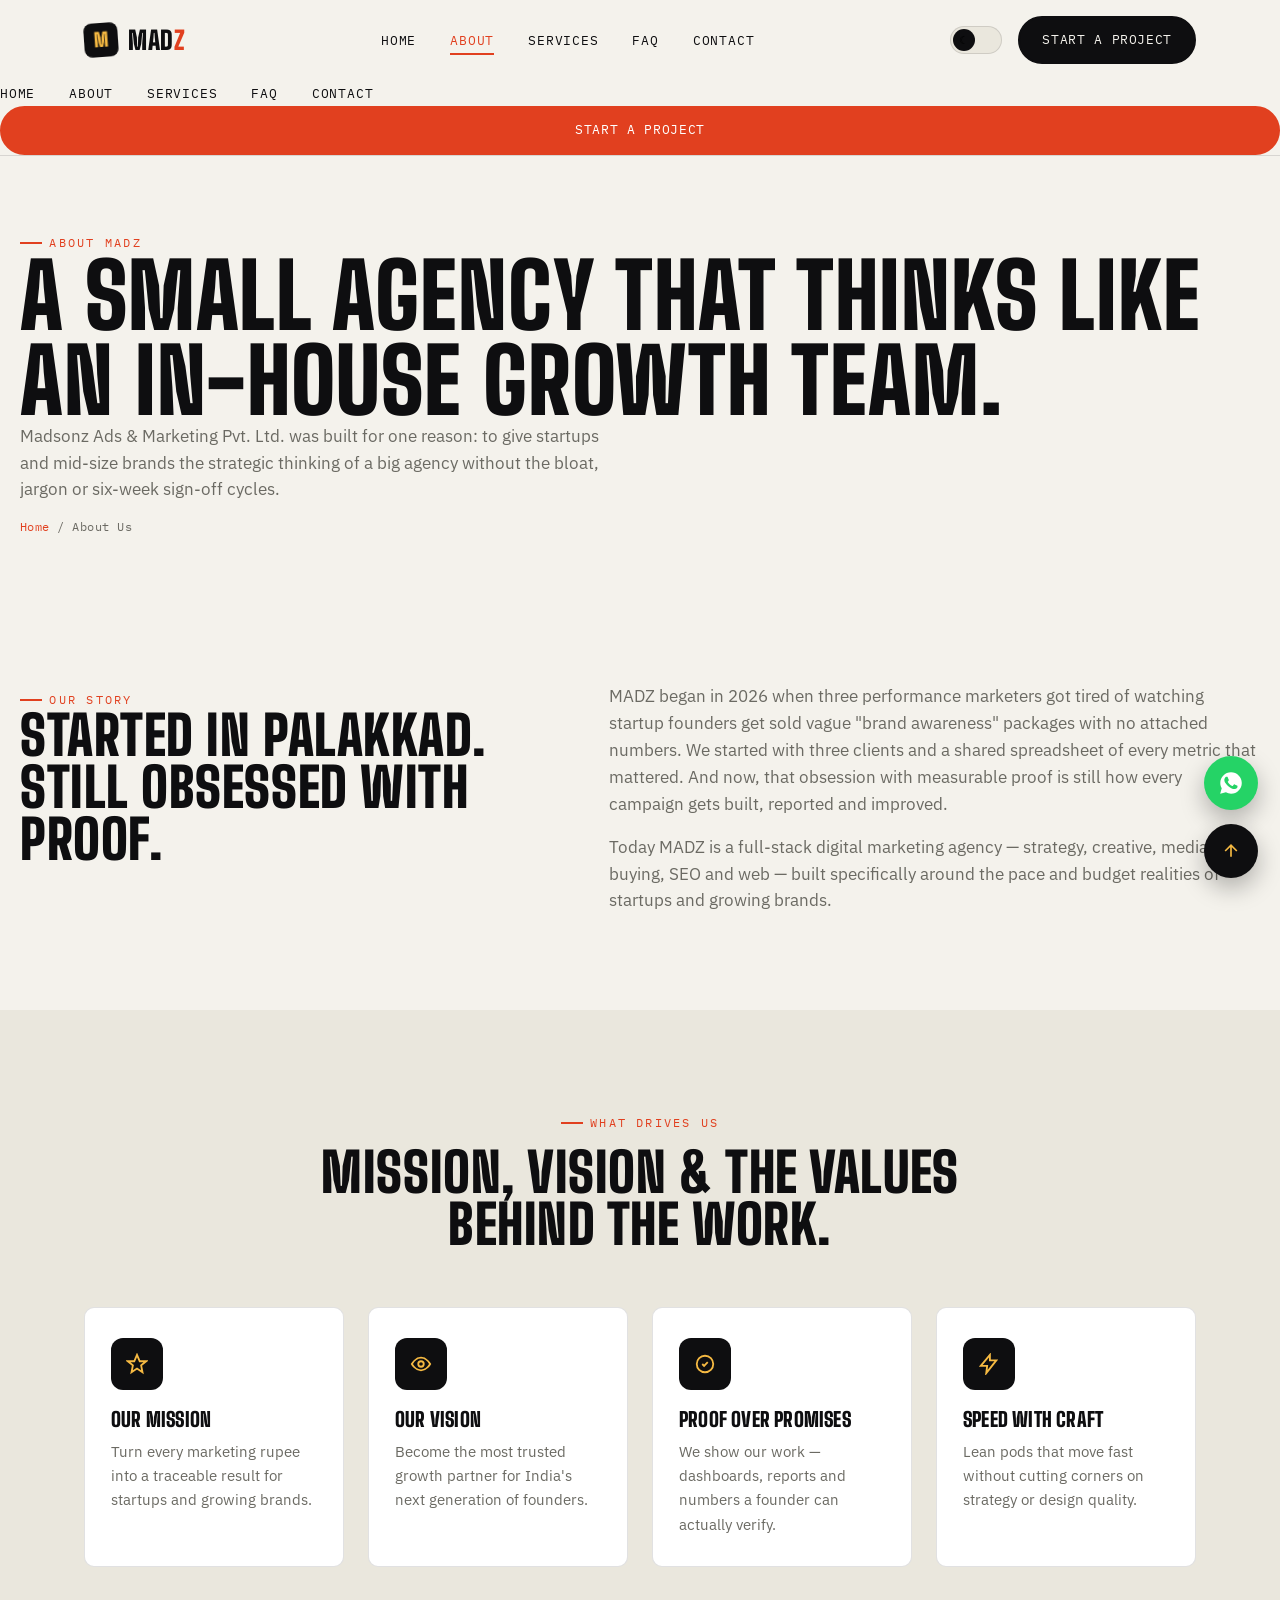
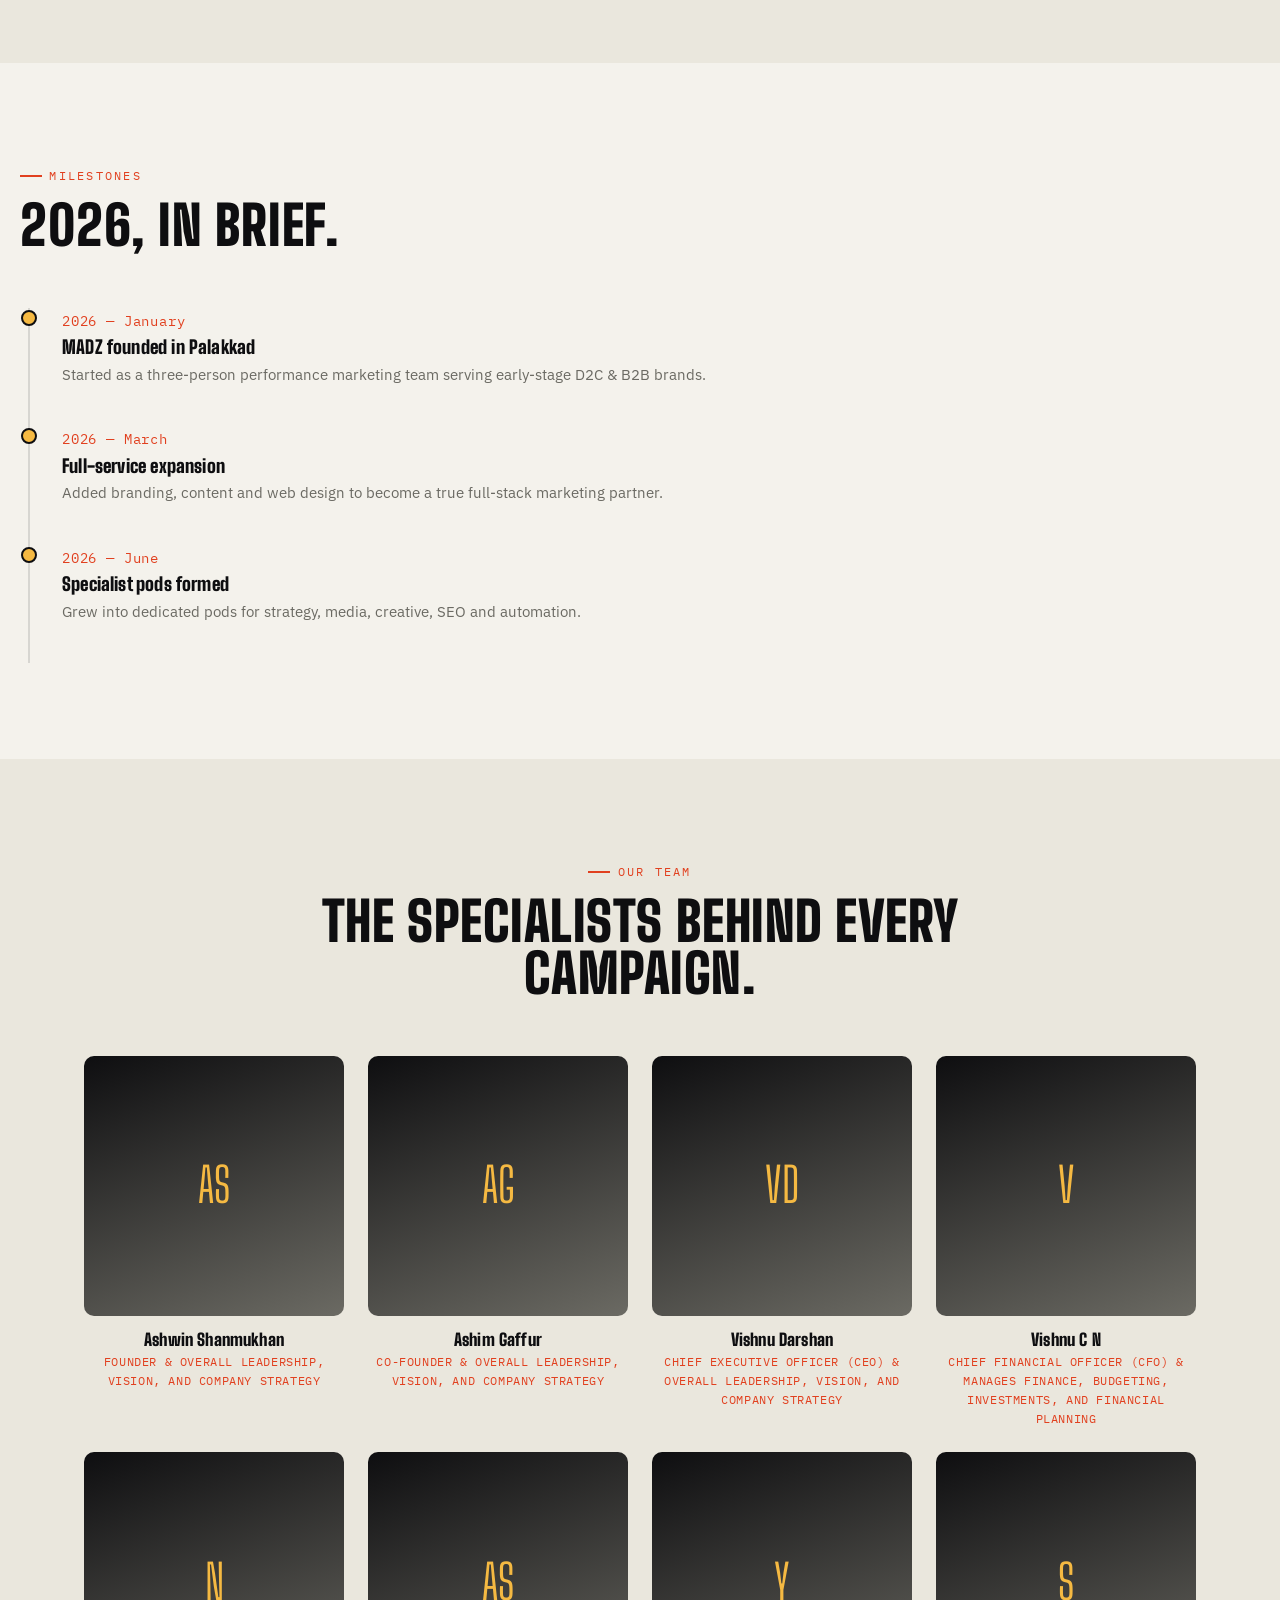
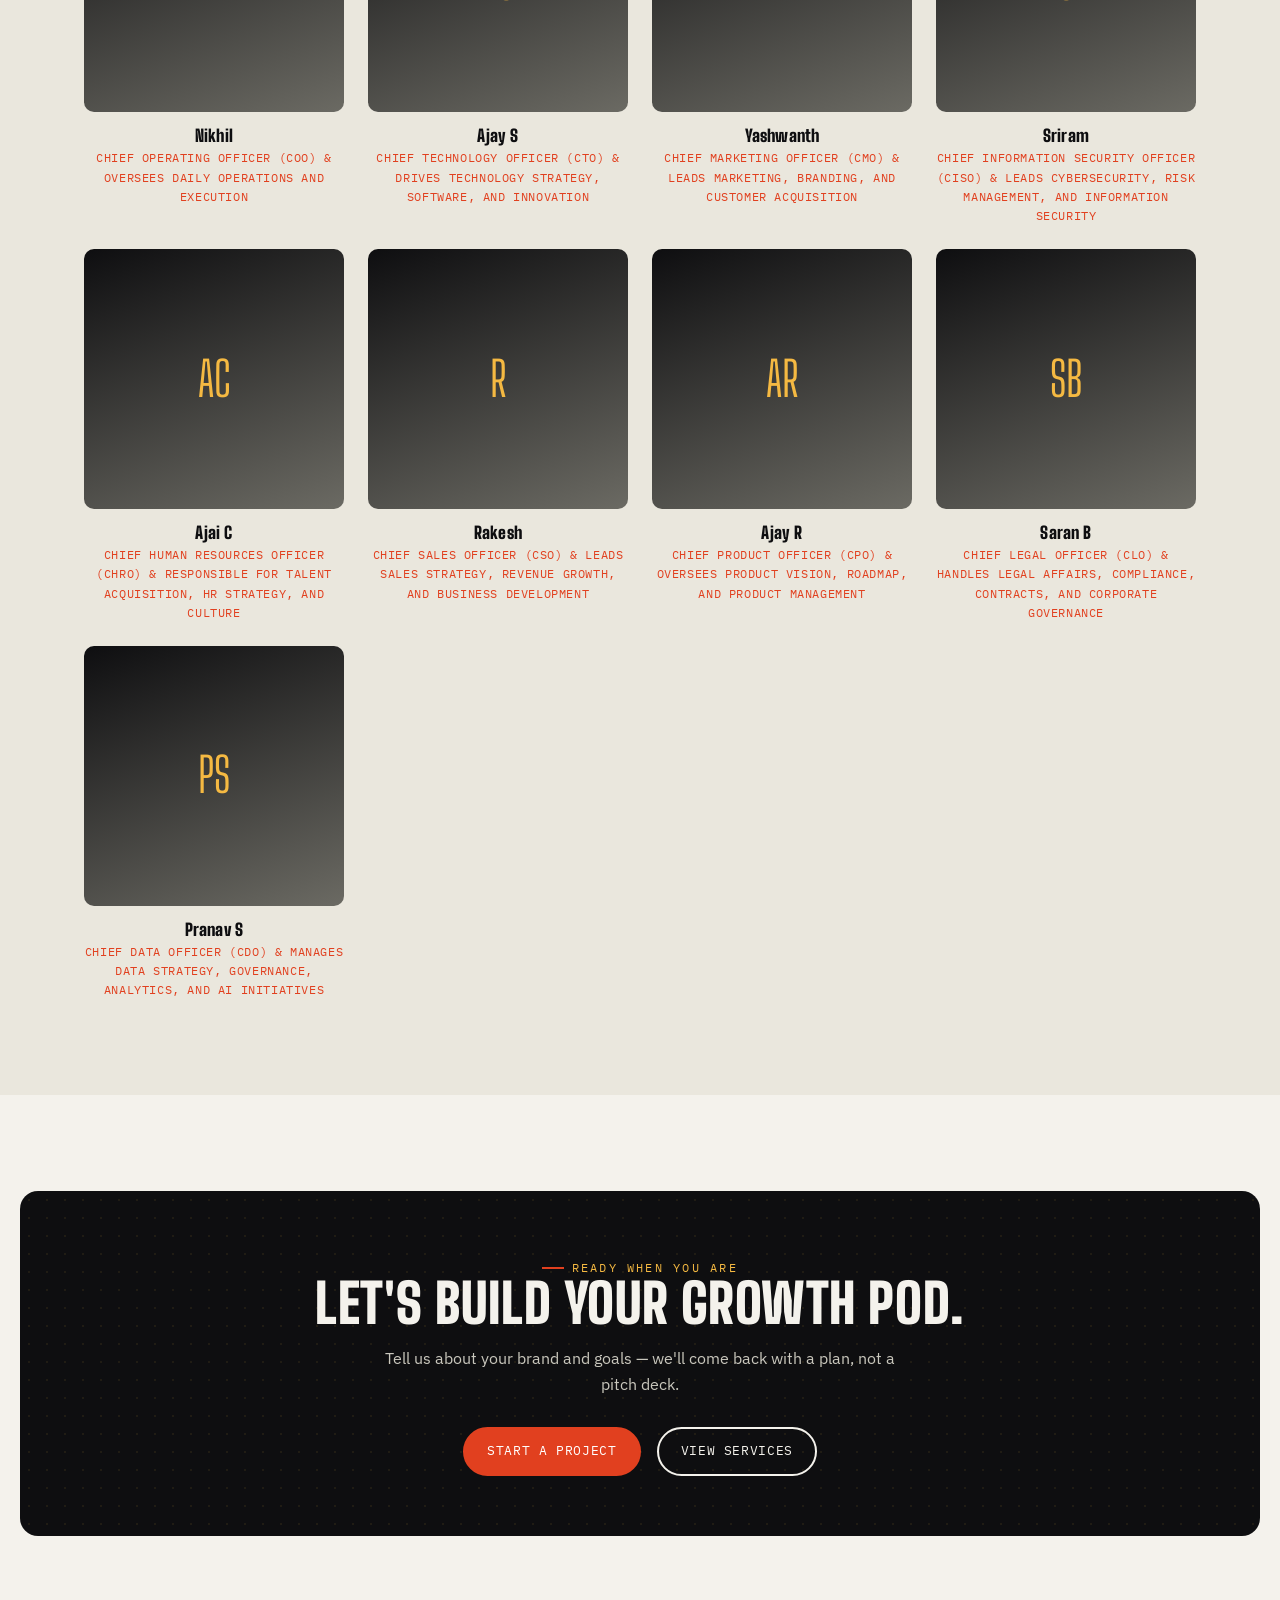
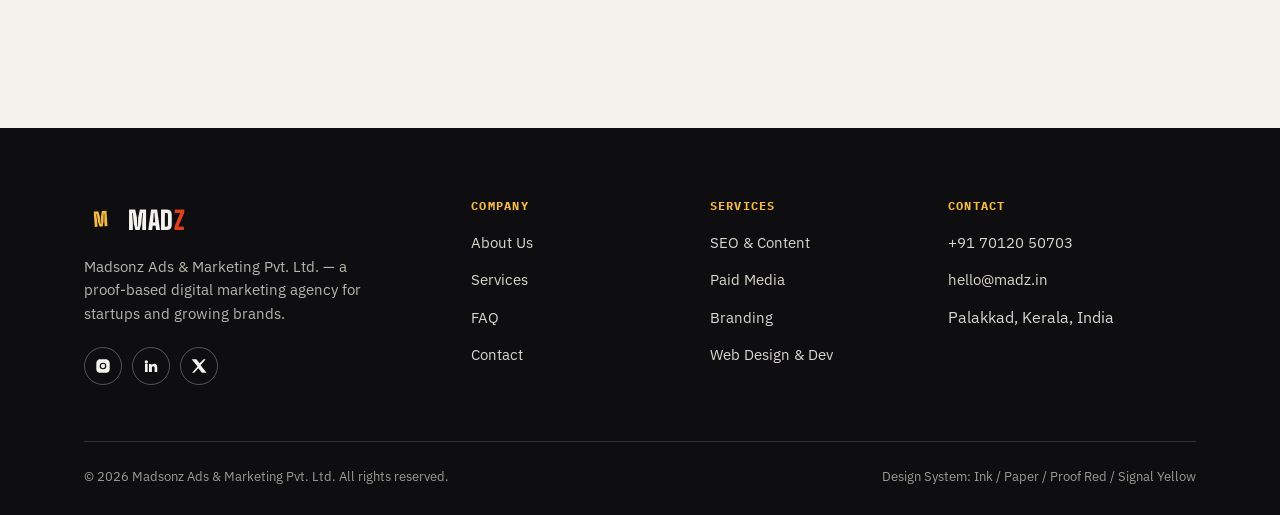
==== commit 16415210: "Update about.html" ====
--- a/about.html
+++ b/about.html
@@ -7,7 +7,7 @@
 <!-- ============================================================
      SEO — ABOUT PAGE
      Focus Keyword: about MADZ digital marketing agency
-     Secondary Keywords: marketing agency team, agency mission, marketing agency Kochi
+     Secondary Keywords: marketing agency team, agency mission, marketing agency Palakkad
      ============================================================ -->
 <title>About MADZ | Our Story, Mission & Team | Madsonz Ads & Marketing</title>
 <meta name="description" content="Meet MADZ — Madsonz Ads & Marketing Pvt. Ltd. Learn our story, mission, values and the specialist team behind proof-based marketing for startups and growing brands.">
@@ -80,10 +80,10 @@
     <div class="about-grid">
       <div class="reveal">
         <span class="eyebrow">Our Story</span>
-        <h2>Started in a co-working space. Still obsessed with proof.</h2>
+        <h2>Started in Palakkad. Still obsessed with proof.</h2>
       </div>
       <div class="reveal">
-        <p class="section-lede" style="max-width:none;">MADZ began in 2020 when three performance marketers got tired of watching startup founders get sold vague "brand awareness" packages with no attached numbers. We started with three clients and a shared spreadsheet of every metric that mattered. Six years later, that obsession with measurable proof is still how every campaign gets built, reported and improved.</p>
+        <p class="section-lede" style="max-width:none;">MADZ began in 2026 when three performance marketers got tired of watching startup founders get sold vague "brand awareness" packages with no attached numbers. We started with three clients and a shared spreadsheet of every metric that mattered. And now, that obsession with measurable proof is still how every campaign gets built, reported and improved.</p>
         <p class="section-lede" style="max-width:none;margin-top:16px;">Today MADZ is a full-stack digital marketing agency &mdash; strategy, creative, media buying, SEO and web &mdash; built specifically around the pace and budget realities of startups and growing brands.</p>
       </div>
     </div>
@@ -125,27 +125,22 @@
   <section class="section container">
     <div class="section-head reveal">
       <span class="eyebrow">Milestones</span>
-      <h2>Six years, in brief.</h2>
+      <h2>2026, in brief.</h2>
     </div>
     <div class="milestones reveal">
       <div class="milestone">
-        <span class="year mono">2020</span>
-        <h3>MADZ founded in Kochi</h3>
-        <p>Started as a three-person performance marketing team serving early-stage D2C brands.</p>
+        <span class="year mono">2026 — January</span>
+        <h3>MADZ founded in Palakkad</h3>
+        <p>Started as a three-person performance marketing team serving early-stage D2C &amp; B2B brands.</p>
       </div>
       <div class="milestone">
-        <span class="year mono">2022</span>
+        <span class="year mono">2026 — March</span>
         <h3>Full-service expansion</h3>
         <p>Added branding, content and web design to become a true full-stack marketing partner.</p>
       </div>
       <div class="milestone">
-        <span class="year mono">2024</span>
-        <h3>120th client milestone</h3>
-        <p>Crossed 120 brands served across fintech, D2C, SaaS and hospitality sectors.</p>
-      </div>
-      <div class="milestone">
-        <span class="year mono">2026</span>
-        <h3>18-person specialist team</h3>
+        <span class="year mono">2026 — June</span>
+        <h3>Specialist pods formed</h3>
         <p>Grew into dedicated pods for strategy, media, creative, SEO and automation.</p>
       </div>
     </div>
@@ -160,74 +155,69 @@
       </div>
       <div class="team-grid reveal">
         <div class="team-card">
-          <div class="team-photo"><span aria-hidden="true">SM</span></div>
+          <div class="team-photo"><span aria-hidden="true">AS</span></div>
           <h3>Ashwin Shanmukhan</h3>
           <div class="role">Founder &amp; Overall leadership, vision, and company strategy</div>
         </div>
         <div class="team-card">
-          <div class="team-photo"><span aria-hidden="true">DV</span></div>
+          <div class="team-photo"><span aria-hidden="true">AG</span></div>
           <h3>Ashim Gaffur</h3>
           <div class="role">Co-Founder &amp; Overall leadership, vision, and company strategy</div>
         </div>
         <div class="team-card">
-          <div class="team-photo"><span aria-hidden="true">PI</span></div>
+          <div class="team-photo"><span aria-hidden="true">VD</span></div>
           <h3>Vishnu Darshan</h3>
           <div class="role">Chief Executive Officer (CEO) &amp; Overall leadership, vision, and company strategy</div>
         </div>
         <div class="team-card">
-          <div class="team-photo"><span aria-hidden="true">KJ</span></div>
+          <div class="team-photo"><span aria-hidden="true">V</span></div>
           <h3>Vishnu C N</h3>
           <div class="role">Chief Financial Officer (CFO) &amp; Manages finance, budgeting, investments, and financial planning</div>
         </div>
         <div class="team-card">
-          <div class="team-photo"><span aria-hidden="true">RN</span></div>
+          <div class="team-photo"><span aria-hidden="true">N</span></div>
           <h3>Nikhil</h3>
           <div class="role">Chief Operating Officer (COO) &amp; Oversees daily operations and execution</div>
         </div>
         <div class="team-card">
-          <div class="team-photo"><span aria-hidden="true">AT</span></div>
+          <div class="team-photo"><span aria-hidden="true">AS</span></div>
           <h3>Ajay S</h3>
           <div class="role">Chief Technology Officer (CTO) &amp; Drives technology strategy, software, and innovation</div>
         </div>
         <div class="team-card">
-          <div class="team-photo"><span aria-hidden="true">MG</span></div>
+          <div class="team-photo"><span aria-hidden="true">Y</span></div>
           <h3>Yashwanth</h3>
           <div class="role">Chief Marketing Officer (CMO) &amp; Leads marketing, branding, and customer acquisition</div>
         </div>
         <div class="team-card">
-          <div class="team-photo"><span aria-hidden="true">VP</span></div>
+          <div class="team-photo"><span aria-hidden="true">S</span></div>
           <h3>Sriram</h3>
           <div class="role">Chief Information Security Officer (CISO) &amp; Leads cybersecurity, risk management, and information security</div>
-        </div>     
-        <div class="team-card">
-          <div class="team-photo"><span aria-hidden="true">VP</span></div>
+        </div>
+        <div class="team-card">
+          <div class="team-photo"><span aria-hidden="true">AC</span></div>
           <h3>Ajai C</h3>
-          <div class="role">Chief Human Resources Officer (CHRO) &amp; Responsible for talent acquisition, HR strategy, and culture</div>   
-        </div>     
-        <div class="team-card">
-          <div class="team-photo"><span aria-hidden="true">VP</span></div>
+          <div class="role">Chief Human Resources Officer (CHRO) &amp; Responsible for talent acquisition, HR strategy, and culture</div>
+        </div>
+        <div class="team-card">
+          <div class="team-photo"><span aria-hidden="true">R</span></div>
           <h3>Rakesh</h3>
-          <div class="role">Chief Product Officer (CPO) &amp; Oversees product vision, roadmap, and product management</div> 
-        </div>     
-        <div class="team-card">
-          <div class="team-photo"><span aria-hidden="true">VP</span></div>
-          <h3>Rakesh</h3>
-          <div class="role">Chief Sales Officer (CSO) &amp; Leads sales strategy, revenue growth, and business development</div> 
-        </div>     
-        <div class="team-card">
-          <div class="team-photo"><span aria-hidden="true">VP</span></div>
+          <div class="role">Chief Sales Officer (CSO) &amp; Leads sales strategy, revenue growth, and business development</div>
+        </div>
+        <div class="team-card">
+          <div class="team-photo"><span aria-hidden="true">AR</span></div>
           <h3>Ajay R</h3>
-          <div class="role">Chief Product Officer (CPO) &amp; Oversees product vision, roadmap, and product management</div>  
-        </div>     
-        <div class="team-card">
-          <div class="team-photo"><span aria-hidden="true">VP</span></div>
+          <div class="role">Chief Product Officer (CPO) &amp; Oversees product vision, roadmap, and product management</div>
+        </div>
+        <div class="team-card">
+          <div class="team-photo"><span aria-hidden="true">SB</span></div>
           <h3>Saran B</h3>
           <div class="role">Chief Legal Officer (CLO) &amp; Handles legal affairs, compliance, contracts, and corporate governance</div>
-        </div>     
-        <div class="team-card">
-          <div class="team-photo"><span aria-hidden="true">VP</span></div>
+        </div>
+        <div class="team-card">
+          <div class="team-photo"><span aria-hidden="true">PS</span></div>
           <h3>Pranav S</h3>
-          <div class="role">Chief Data Officer (CDO) &amp; Manages data strategy, governance, analytics, and AI initiatives</div>     
+          <div class="role">Chief Data Officer (CDO) &amp; Manages data strategy, governance, analytics, and AI initiatives</div>
         </div>
       </div>
     </div>
@@ -285,9 +275,9 @@
       <div class="footer-col">
         <h4>Contact</h4>
         <ul>
-          <li><a href="tel:+919876543210">+91 98765 43210</a></li>
+          <li><a href="tel:+917012050703">+91 70120 50703</a></li>
           <li><a href="mailto:hello@madz.in">hello@madz.in</a></li>
-          <li><span style="color:#D8D6CC;">Kochi, Kerala, India</span></li>
+          <li><span style="color:#D8D6CC;">Palakkad, Kerala, India</span></li>
         </ul>
       </div>
     </div>
@@ -299,7 +289,7 @@
 </footer>
 
 <div class="float-stack">
-  <a class="fab fab-whatsapp" href="https://wa.me/919876543210?text=Hi%20MADZ%2C%20I%27d%20like%20to%20talk%20about%20a%20project." target="_blank" rel="noopener" aria-label="Chat with MADZ on WhatsApp">
+  <a class="fab fab-whatsapp" href="https://wa.me/917012050703?text=Hi%20MADZ%2C%20I%27d%20like%20to%20talk%20about%20a%20project." target="_blank" rel="noopener" aria-label="Chat with MADZ on WhatsApp">
     <svg width="26" height="26" viewBox="0 0 24 24" fill="currentColor"><path d="M12.04 2C6.58 2 2.13 6.45 2.13 11.91c0 1.75.46 3.45 1.32 4.95L2 22l5.28-1.39a9.9 9.9 0 004.76 1.21h.01c5.46 0 9.9-4.45 9.9-9.91C21.96 6.45 17.5 2 12.04 2zm5.83 14.16c-.25.7-1.46 1.34-2.02 1.42-.52.08-1.17.11-1.89-.12-.44-.14-1-.32-1.72-.62-3.03-1.31-5-4.36-5.15-4.56-.15-.2-1.23-1.64-1.23-3.13 0-1.49.78-2.22 1.06-2.52.28-.3.6-.37.8-.37.2 0 .4 0 .58.01.19.01.44-.07.68.52.25.6.85 2.09.93 2.24.08.15.13.33.02.53-.1.2-.15.33-.3.5-.15.18-.31.4-.44.53-.15.15-.3.31-.13.6.17.3.76 1.26 1.64 2.04 1.13 1 2.08 1.32 2.38 1.47.3.15.47.13.65-.07.18-.2.75-.87.95-1.17.2-.3.4-.25.68-.15.28.1 1.77.84 2.07.99.3.15.5.22.57.35.08.13.08.72-.17 1.4z"/></svg>
   </a>
   <button class="fab fab-top" data-back-top aria-label="Back to top">
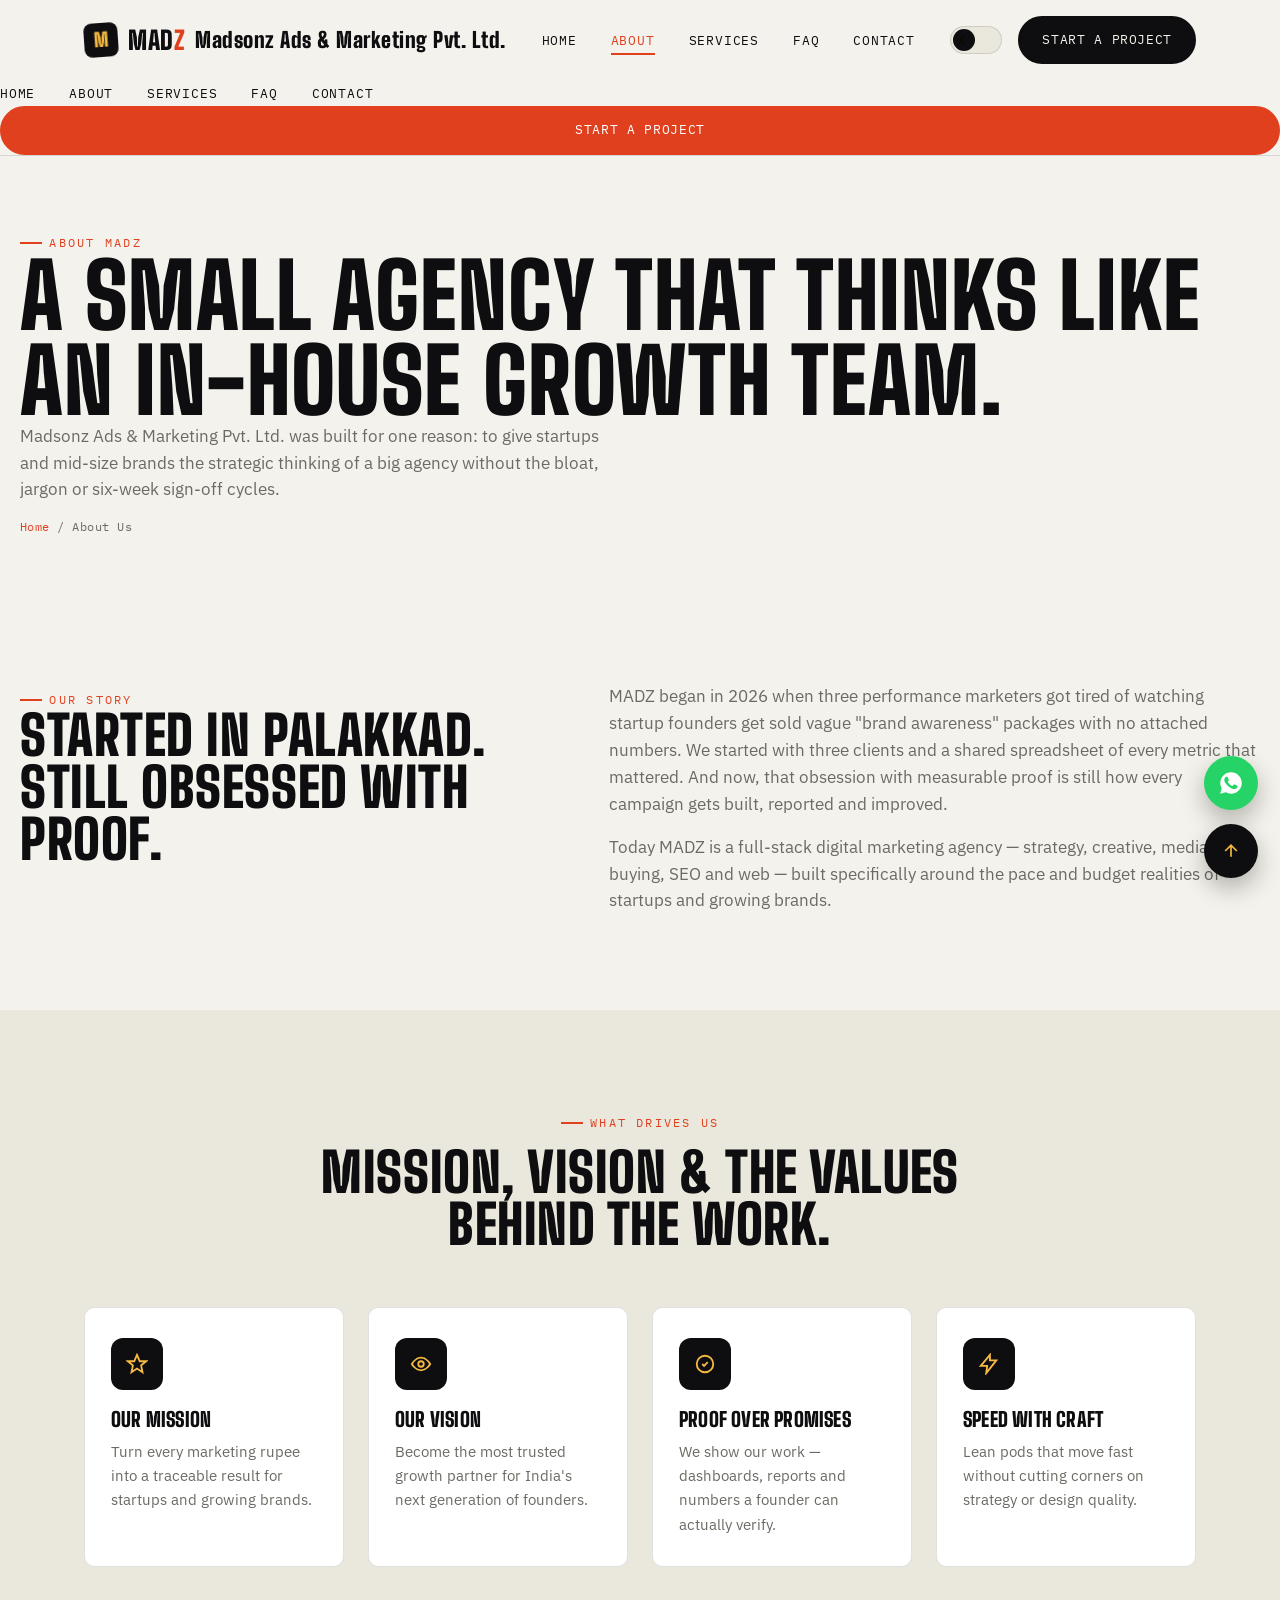
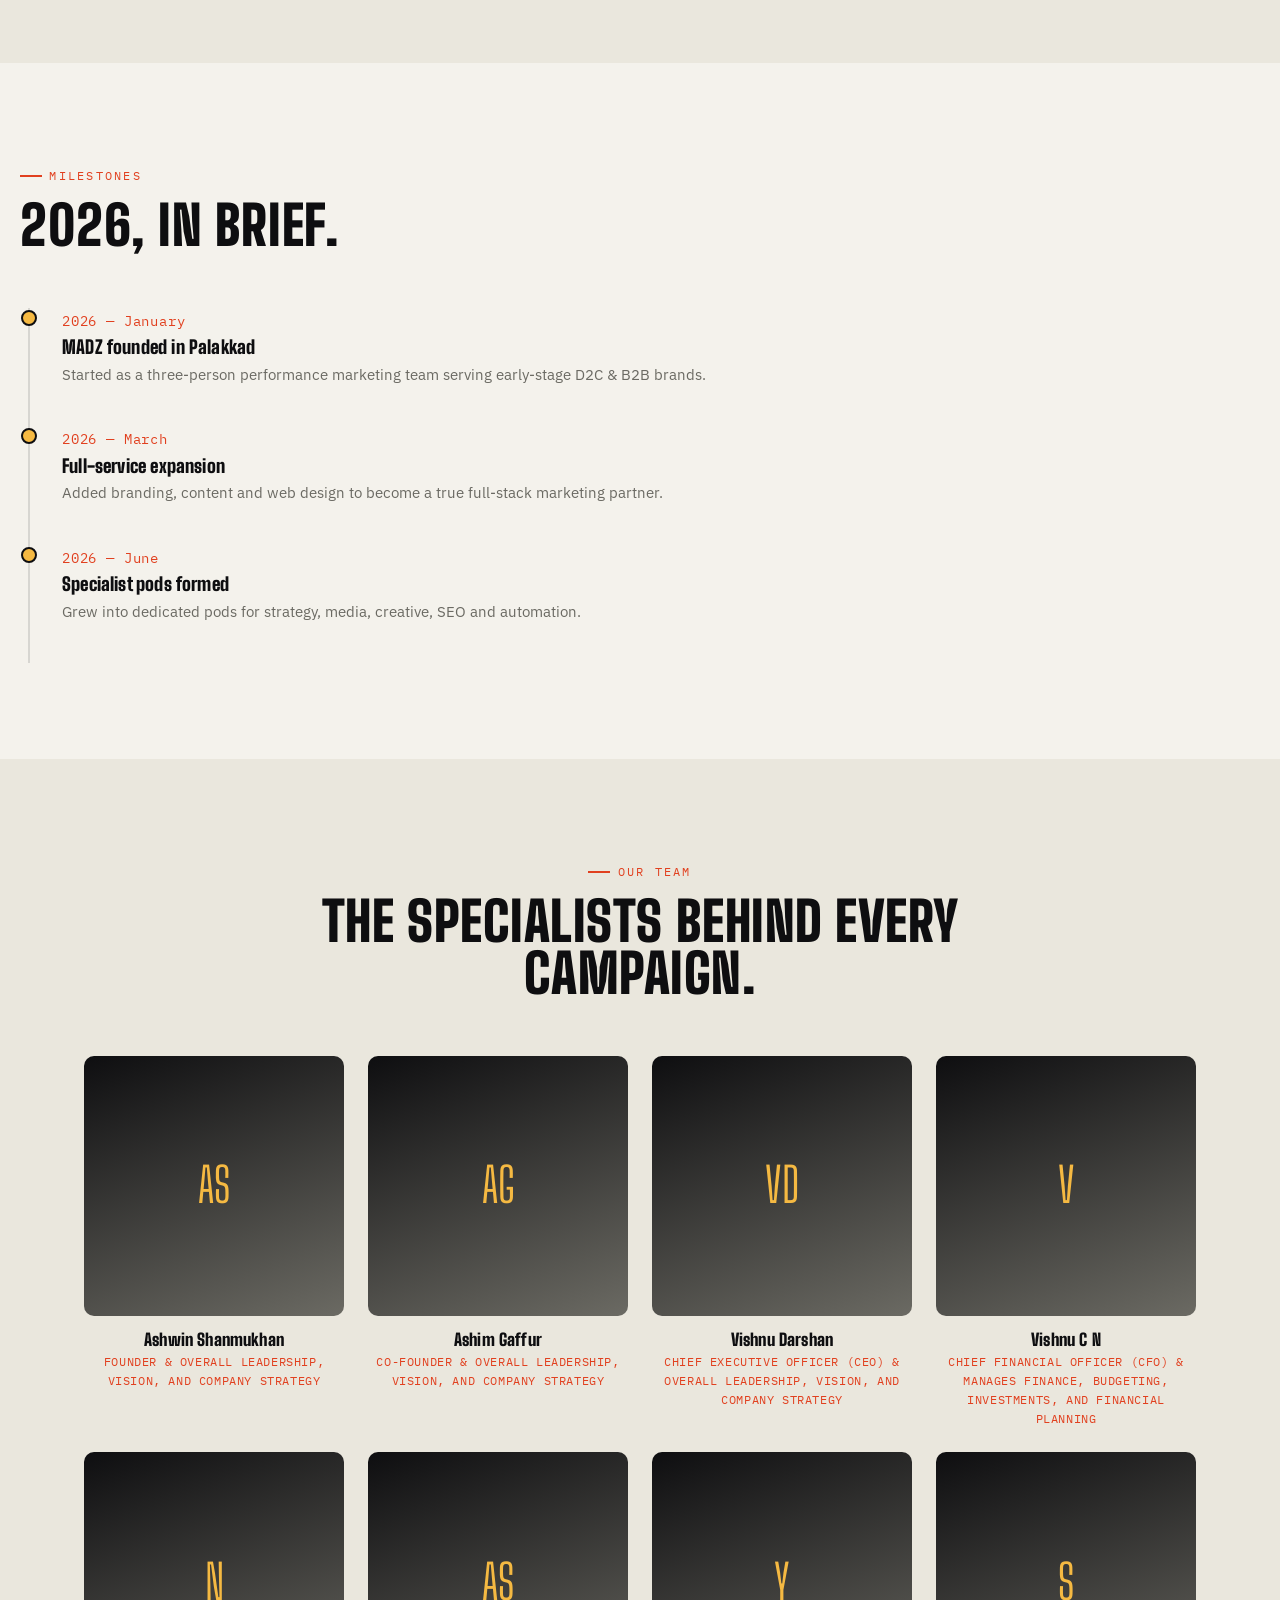
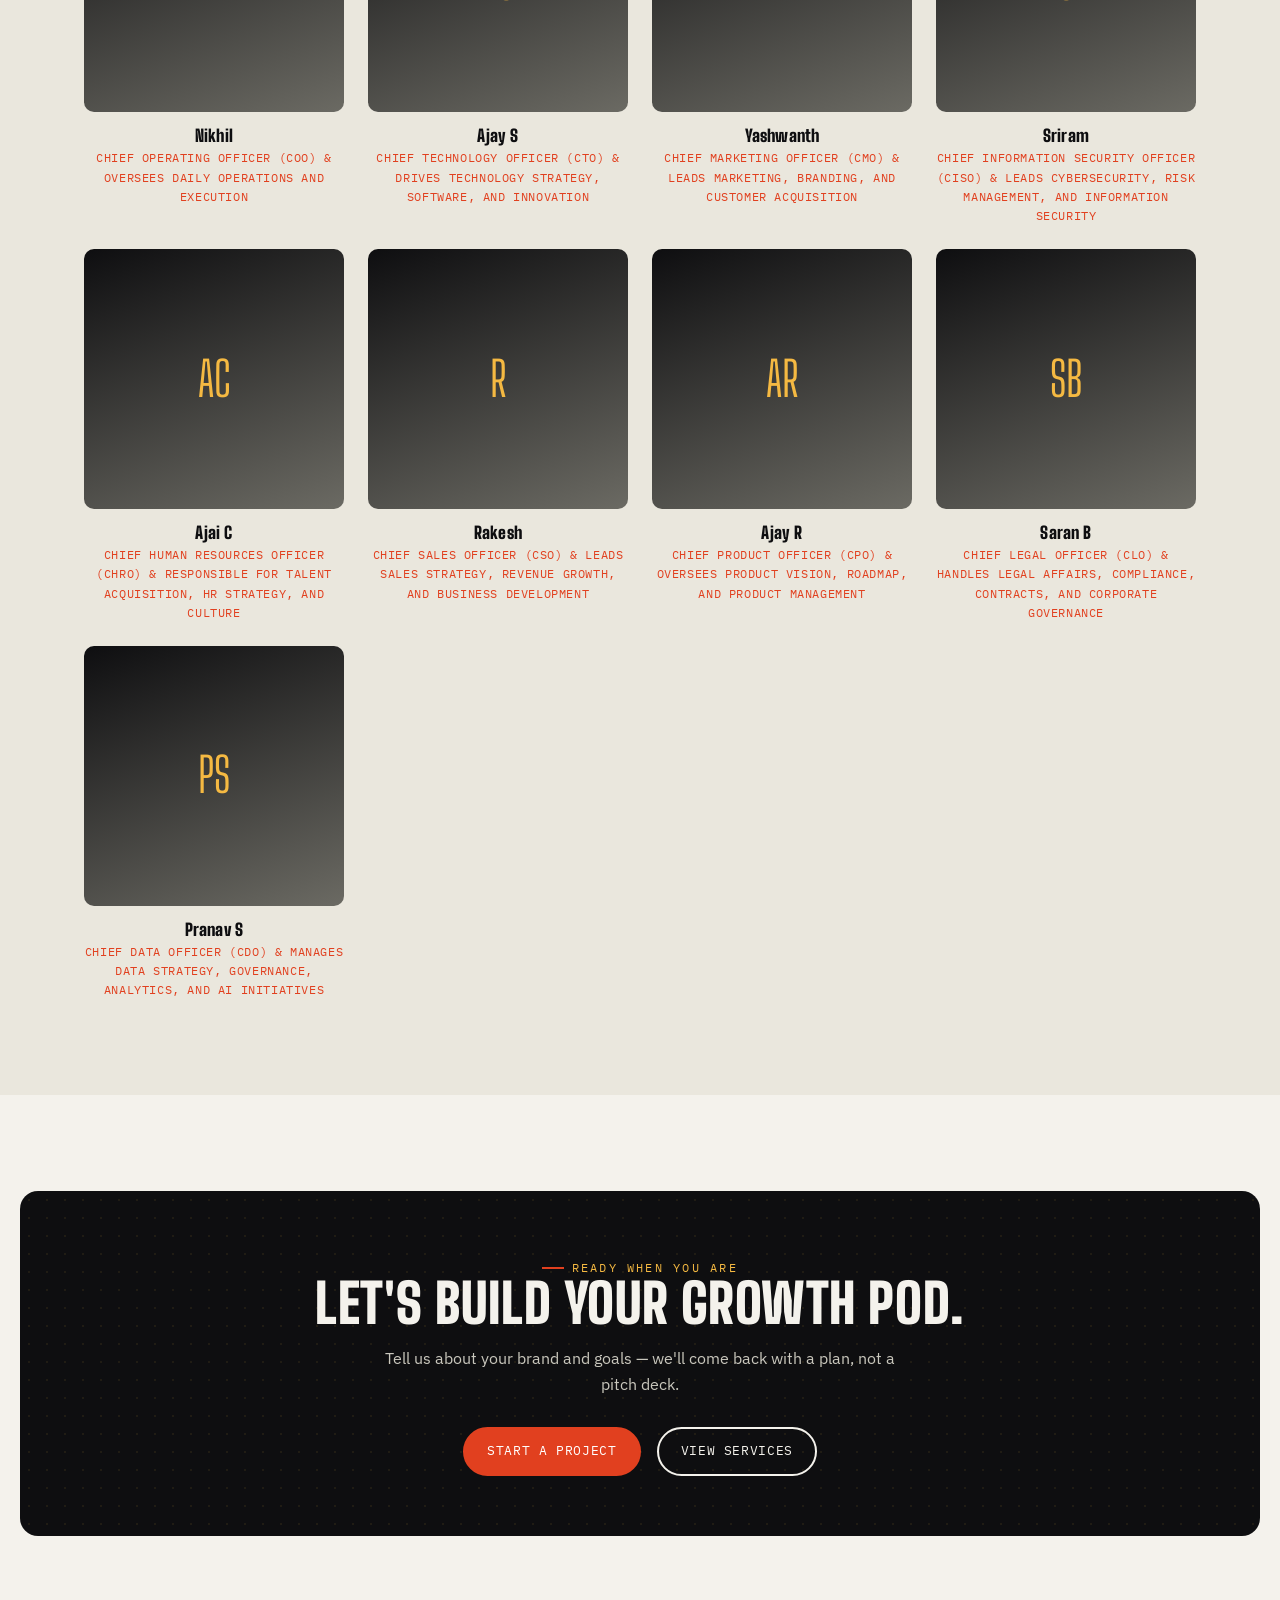
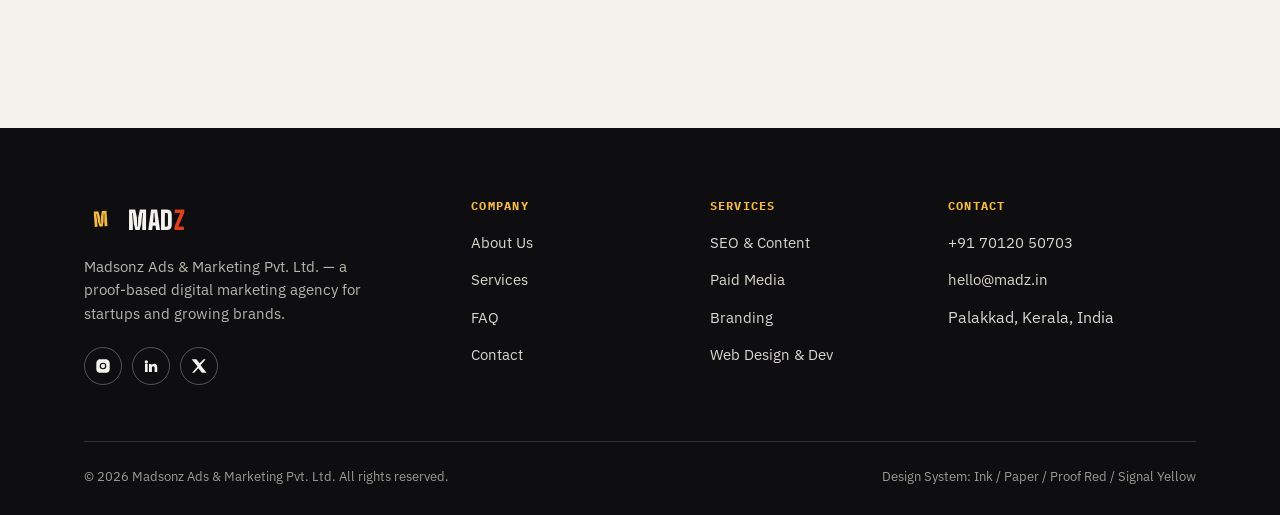
==== commit 32a9a991: "Update about.html" ====
--- a/about.html
+++ b/about.html
@@ -37,6 +37,7 @@
     <a href="index.html" class="brand" aria-label="MADZ home">
       <span class="mark" aria-hidden="true">M</span>
       <span class="full">MAD<em>Z</em></span>
+      <small class="company-name">Madsonz Ads &amp; Marketing Pvt. Ltd.</small>   
     </a>
     <ul class="nav-links">
       <li><a href="index.html">Home</a></li>
--- a/css/style.css
+++ b/css/style.css
@@ -36,6 +36,9 @@
   --gutter: clamp(20px, 5vw, 64px);
   --radius: 10px;
   --radius-sm: 6px;
+
+  /* Header height (used by mobile nav panel) */
+  --header-h: 68px;
 
   /* Motion */
   --ease: cubic-bezier(.16,.84,.32,1);
@@ -430,7 +433,10 @@
 .field label{ display:block; font-family: var(--font-mono); font-size:.75rem; letter-spacing:.06em; text-transform:uppercase; color: var(--text-muted); margin-bottom:8px; }
 .field input, .field textarea, .field select{
   width:100%; padding: 13px 16px; border-radius: var(--radius-sm); border: 1px solid var(--border);
-  background: var(--bg); color: var(--text); font-size:.96rem; transition: border-color .25s, box-shadow .25s;
+  background: var(--bg); color: var(--text);
+  /* FIX #2: was .96rem (15.36px) — under 16px triggers unwanted auto-zoom on iOS Safari when a field is focused */
+  font-size:16px;
+  transition: border-color .25s, box-shadow .25s;
 }
 .field input:focus, .field textarea:focus, .field select:focus{
   border-color: var(--accent); box-shadow: 0 0 0 3px rgba(225,64,31,.15); outline:none;
@@ -541,12 +547,26 @@
   .stat-grid{ grid-template-columns: repeat(3,1fr); }
 
   .mobile-panel{
-    position:fixed; inset: 68px 0 0 0; background: var(--bg); z-index:400;
+    position:fixed;
+    /* FIX #3: derive top offset from a variable instead of a hardcoded 68px,
+       so the panel still lines up if the header's real height ever changes */
+    inset: var(--header-h) 0 0 0;
+    background: var(--bg); z-index:400;
     transform: translateY(-110%); transition: transform .35s var(--ease);
     padding: 30px var(--gutter); overflow-y:auto;
   }
   .mobile-panel.is-open{ transform: translateY(0); }
-  .mobile-panel .nav-links{ flex-direction:column; align-items:flex-start; gap:22px; font-size:1.1rem; }
+
+  /* FIX #1: .nav-links{ display:none } (above) still wins on `display` here
+     because this rule never set it — links opened the panel but stayed
+     invisible. Explicitly restore display:flex on the mobile copy. */
+  .mobile-panel .nav-links{
+    display:flex;
+    flex-direction:column;
+    align-items:flex-start;
+    gap:22px;
+    font-size:1.1rem;
+  }
   .mobile-panel .btn{ margin-top: 20px; }
 }
 @media (max-width: 640px){
@@ -561,3 +581,10 @@
   .value-grid{ grid-template-columns: 1fr; }
   .hero{ padding: 60px 0 40px; }
 }
+
+/* FIX #4: team grid was stuck at 2 columns all the way down to phone width,
+   which gets cramped (~165px per card incl. photo, name, role, social icons)
+   on narrow devices like an iPhone SE (375px). Drop to 1 column below 480px. */
+@media (max-width: 480px){
+  .team-grid{ grid-template-columns: 1fr; }
+}
